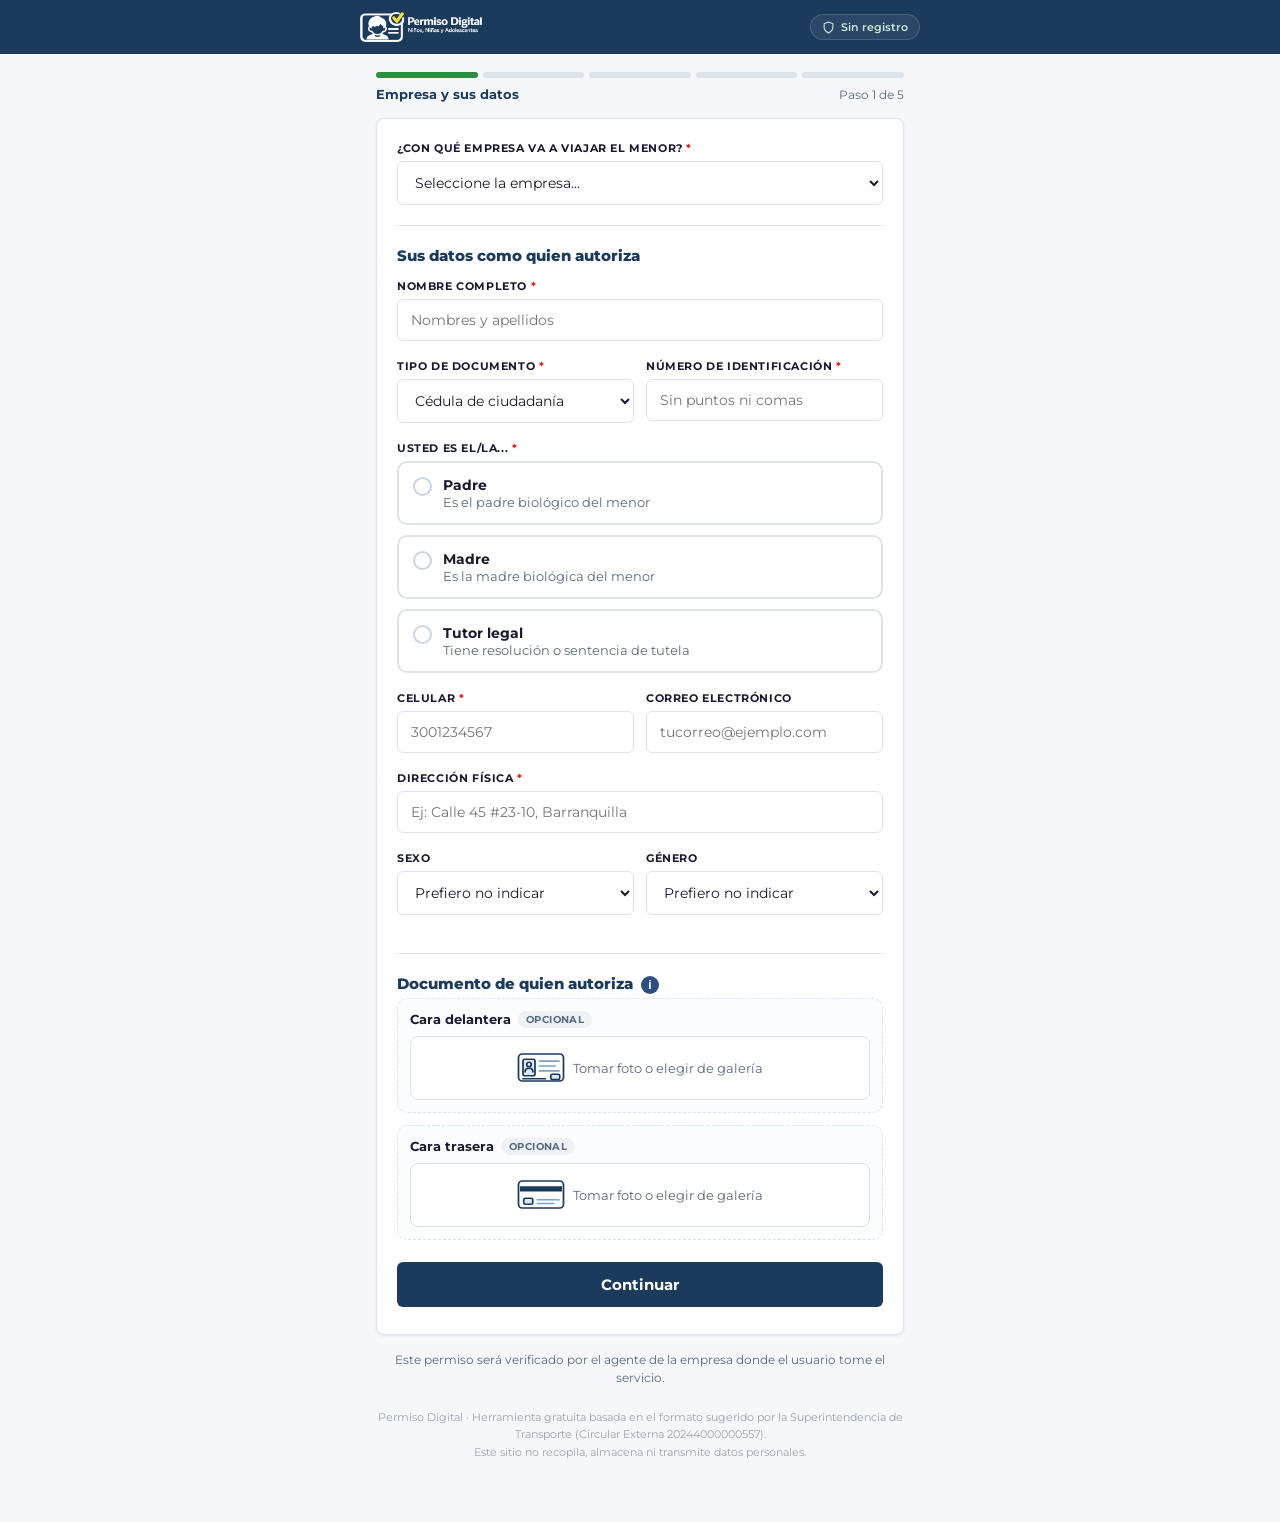
==== crear.html @ c1013749 "Permiso Digital MVP — sitio estático (formulario + PDF en el navegador) Co-Authored-By: Claude Opus " ====
<!DOCTYPE html>
<html lang="es">
<head>
<meta charset="UTF-8">
<meta name="viewport" content="width=device-width, initial-scale=1">
<title>Permiso Digital · Crear permiso de viaje de menor</title>
<link rel="icon" href="assets/favicon-32x32.png">
<link rel="preconnect" href="https://fonts.googleapis.com">
<link rel="preconnect" href="https://fonts.gstatic.com" crossorigin>
<link href="https://fonts.googleapis.com/css2?family=Montserrat:wght@400;500;600;700;800&family=Nunito+Sans:opsz,wght@6..12,400;6..12,600;6..12,700;6..12,800&family=Caveat:wght@500;600;700&display=swap" rel="stylesheet">
<link rel="stylesheet" href="assets/styles.css?v=12">
</head>
<body>

<!-- Banda institucional (simple) -->
<div class="inst-band">
  <div class="in">
    <a class="home" href="index.html"><img class="logo-w" src="assets/logo-navbar-white.png" alt="Permiso Digital"></a>
    <span class="chip">
      <svg viewBox="0 0 24 24" fill="none" stroke="currentColor" stroke-width="2" stroke-linecap="round" stroke-linejoin="round"><path d="M12 22s8-4 8-10V5l-8-3-8 3v7c0 6 8 10 8 10z"/></svg>
      Sin registro
    </span>
  </div>
</div>

<div class="wiz">

  <div class="paso-ind">
    <div class="barra" id="barra"></div>
    <div class="lab"><b id="paso-titulo">Empresa y sus datos</b><span id="paso-conteo">Paso 1 de 6</span></div>
  </div>

  <!-- ============ PASO 1 ============ -->
  <section class="paso card" data-paso="1">
    <div class="field">
      <label class="input-label" for="empresa">¿Con qué empresa va a viajar el menor? <span class="req">*</span></label>
      <select class="input-field" id="empresa">
        <option value="" disabled selected>Seleccione la empresa...</option>
        <option value="generica">Genérica (formato base)</option>
        <option value="copetran">Copetran</option>
        <option value="brasilia">Expreso Brasilia</option>
        <option value="berlinas">Berlinas del Fonce</option>
        <option value="bolivariano">Expreso Bolivariano</option>
        <option value="ochoa">Rápido Ochoa</option>
      </select>
      <div id="empresa-info"></div>
    </div>

    <hr class="divider">
    <div class="field-title">Sus datos como quien autoriza</div>

    <div class="field">
      <label class="input-label">Nombre completo <span class="req">*</span></label>
      <input class="input-field" type="text" data-k="aut.nombre" placeholder="Nombres y apellidos">
    </div>
    <div class="grid-2">
      <div class="field">
        <label class="input-label">Tipo de documento <span class="req">*</span></label>
        <select class="input-field" data-k="aut.tipoDoc">
          <option value="CC">Cédula de ciudadanía</option><option value="CE">Cédula de extranjería</option>
          <option value="PA">Pasaporte</option><option value="PP">Permiso de permanencia</option>
        </select>
      </div>
      <div class="field">
        <label class="input-label">Número de identificación <span class="req">*</span></label>
        <input class="input-field" type="text" inputmode="numeric" data-k="aut.numero" placeholder="Sin puntos ni comas">
      </div>
    </div>
    <div class="field">
      <label class="input-label">Usted es el/la... <span class="req">*</span></label>
      <div class="opt-group" data-opt="aut.calidad">
        <button type="button" class="opt" data-val="PADRE"><span class="dot"></span><span class="ot"><b>Padre</b><span>Es el padre biológico del menor</span></span></button>
        <button type="button" class="opt" data-val="MADRE"><span class="dot"></span><span class="ot"><b>Madre</b><span>Es la madre biológica del menor</span></span></button>
        <button type="button" class="opt" data-val="TUTOR"><span class="dot"></span><span class="ot"><b>Tutor legal</b><span>Tiene resolución o sentencia de tutela</span></span></button>
      </div>
    </div>
    <div class="grid-2">
      <div class="field">
        <label class="input-label">Celular <span class="req">*</span></label>
        <input class="input-field" type="tel" inputmode="numeric" maxlength="10" data-k="aut.celular" placeholder="3001234567">
      </div>
      <div class="field">
        <label class="input-label">Correo electrónico</label>
        <input class="input-field" type="email" inputmode="email" data-k="aut.correo" placeholder="tucorreo@ejemplo.com">
      </div>
    </div>
    <div class="field">
      <label class="input-label">Dirección física <span class="req">*</span></label>
      <input class="input-field" type="text" data-k="aut.direccion" placeholder="Ej: Calle 45 #23-10, Barranquilla">
    </div>
    <div class="grid-2">
      <div class="field">
        <label class="input-label">Sexo</label>
        <select class="input-field" data-k="aut.sexo"><option value="">Prefiero no indicar</option><option>Hombre</option><option>Mujer</option><option>Intersexual</option></select>
      </div>
      <div class="field">
        <label class="input-label">Género</label>
        <select class="input-field" data-k="aut.genero"><option value="">Prefiero no indicar</option><option>Masculino</option><option>Femenino</option><option>Hombre transgénero</option><option>Mujer transgénero</option><option>Persona no binaria</option></select>
      </div>
    </div>

    <hr class="divider">
    <div class="docs-head">
      <span class="t">Documento de quien autoriza</span>
      <span class="info-wrap"><button type="button" class="info-i">i</button>
        <div class="info-pop" hidden>Es <b>opcional</b>. Si adjuntas la foto del documento, sale en el PDF. Al entregar el permiso suelen pedirse los documentos de quien autoriza, del menor y del acompañante, así que tenerlos aquí te ahorra tiempo.</div>
      </span>
    </div>
    <div class="docup" data-doc="aut.frente">
      <div class="dh">Cara delantera <span class="opt-tag">Opcional</span></div>
      <button type="button" class="drop"><span class="drop-ico"></span> Tomar foto o elegir de galería</button><input type="file" accept="image/*" hidden>
      <div class="thumb"></div>
    </div>
    <div class="docup" data-doc="aut.reverso">
      <div class="dh">Cara trasera <span class="opt-tag">Opcional</span></div>
      <button type="button" class="drop"><span class="drop-ico"></span> Tomar foto o elegir de galería</button><input type="file" accept="image/*" hidden>
      <div class="thumb"></div>
    </div>

    <div class="nav-row"><button type="button" class="btn-primary btn-block" data-next>Continuar</button></div>
    <div class="hint err" data-errores></div>
  </section>

  <!-- ============ PASO 2 — Menor ============ -->
  <section class="paso card" data-paso="2" hidden>
    <div class="field">
      <label class="input-label">Nombre completo del menor <span class="req">*</span></label>
      <input class="input-field" type="text" data-k="menor.nombre" placeholder="Nombres y apellidos del menor">
    </div>
    <div class="grid-2">
      <div class="field">
        <label class="input-label">Tipo de documento <span class="req">*</span></label>
        <select class="input-field" data-k="menor.tipoDoc"><option value="RC">Registro civil de nacimiento</option><option value="TI">Tarjeta de identidad</option><option value="OTRO">Otro</option></select>
      </div>
      <div class="field">
        <label class="input-label">Número o serial <span class="req">*</span></label>
        <input class="input-field" type="text" data-k="menor.numero" placeholder="Número o serial">
      </div>
    </div>

    <div class="docs-head">
      <span class="t">Documento del menor</span>
      <span class="info-wrap"><button type="button" class="info-i">i</button>
        <div class="info-pop" hidden>Opcional. Adjunta el documento del menor (registro civil o tarjeta de identidad) para que salga en el PDF; suele pedirse al momento del viaje.</div>
      </span>
    </div>
    <div class="docup" data-doc="menor.frente">
      <div class="dh">Cara delantera <span class="opt-tag">Opcional</span></div>
      <button type="button" class="drop"><span class="drop-ico"></span> Tomar foto o elegir de galería</button><input type="file" accept="image/*" hidden>
      <div class="thumb"></div>
    </div>
    <div class="docup" data-doc="menor.reverso">
      <div class="dh">Cara trasera <span class="opt-tag">Opcional</span></div>
      <button type="button" class="drop"><span class="drop-ico"></span> Tomar foto o elegir de galería</button><input type="file" accept="image/*" hidden>
      <div class="thumb"></div>
    </div>

    <hr class="divider">
    <button type="button" class="chk-line" data-chk="menor.discapacidad">
      <span class="box"><svg viewBox="0 0 24 24" fill="none" stroke="currentColor" stroke-width="3.2" stroke-linecap="round" stroke-linejoin="round"><path d="M4 12l5 6L20 5"/></svg></span>
      El menor tiene alguna discapacidad
    </button>
    <div data-if="menor.discapacidad=SI" hidden>
      <div class="field" style="margin-top:12px">
        <label class="input-label">Tipo de discapacidad</label>
        <select class="input-field" data-k="menor.tipoDiscapacidad"><option value="">Seleccione...</option><option>Física</option><option>Visual</option><option>Cognitiva – intelectual</option><option>Auditiva</option><option>Mental – psicosocial</option><option>Múltiple</option></select>
      </div>
    </div>
    <div style="height:10px"></div>
    <button type="button" class="chk-line" data-chk="menor.etnia">
      <span class="box"><svg viewBox="0 0 24 24" fill="none" stroke="currentColor" stroke-width="3.2" stroke-linecap="round" stroke-linejoin="round"><path d="M4 12l5 6L20 5"/></svg></span>
      El menor pertenece a una comunidad étnica
    </button>
    <div data-if="menor.etnia=SI" hidden>
      <div class="field" style="margin-top:12px">
        <label class="input-label">Tipo de población étnica</label>
        <select class="input-field" data-k="menor.tipoEtnia"><option value="">Seleccione...</option><option>Indígena</option><option>Gitano</option><option>Palenquero</option><option>Raizal</option><option>Otra</option></select>
      </div>
    </div>

    <div class="nav-row"><button type="button" class="btn-secondary" data-prev>Atrás</button><button type="button" class="btn-primary" data-next>Continuar</button></div>
    <div class="hint err" data-errores></div>
  </section>

  <!-- ============ PASO 3 — Viaje ============ -->
  <section class="paso card" data-paso="3" hidden>
    <div class="grid-2">
      <div class="field">
        <label class="input-label">Fecha del viaje <span class="req">*</span></label>
        <input class="input-field" type="date" data-k="viaje.fecha">
      </div>
      <div class="field"></div>
    </div>
    <div class="grid-2">
      <div class="field">
        <label class="input-label">Ciudad de origen <span class="req">*</span></label>
        <div class="combo" data-combo="viaje.origen"><div class="cin"><svg class="pin" viewBox="0 0 24 24" fill="none" stroke="currentColor" stroke-width="1.8"><path d="M21 10c0 7-9 12-9 12s-9-5-9-12a9 9 0 0 1 18 0z"/><circle cx="12" cy="10" r="3"/></svg><input class="input-field" type="text" autocomplete="off" placeholder="Ej: Medellín"></div></div>
      </div>
      <div class="field">
        <label class="input-label">Ciudad de destino <span class="req">*</span></label>
        <div class="combo" data-combo="viaje.destino"><div class="cin"><svg class="pin" viewBox="0 0 24 24" fill="none" stroke="currentColor" stroke-width="1.8"><path d="M21 10c0 7-9 12-9 12s-9-5-9-12a9 9 0 0 1 18 0z"/><circle cx="12" cy="10" r="3"/></svg><input class="input-field" type="text" autocomplete="off" placeholder="Ej: Bogotá D.C."></div></div>
      </div>
    </div>

    <div class="field">
      <label class="input-label">¿El menor viaja acompañado por un adulto? <span class="req">*</span></label>
      <div class="yn" data-yn="viaje.acompanado"><button type="button" data-val="SI">Sí</button><button type="button" data-val="NO">No</button></div>
      <p class="hint">Un adulto distinto al padre, madre o tutor que viaja junto al menor.</p>
    </div>

    <div class="field">
      <label class="input-label" style="display:flex;align-items:center;gap:7px;line-height:1.4;">
        ¿Habrá una persona autorizada para recibir al menor en la terminal de destino? <span class="req">*</span>
        <span class="info-wrap"><button type="button" class="info-i">i</button>
          <div class="info-pop" hidden>La empresa <b>no ofrece servicio de recogida</b>. Al llegar al destino, entrega al menor <b>únicamente a la persona que registres aquí</b>, tras verificar su documento, y no se responsabiliza del menor una vez entregado. Esa persona la designa la familia. Si nadie lo recibirá en la terminal, deja "No".</div>
        </span>
      </label>
      <div class="yn" data-yn="viaje.recogido"><button type="button" data-val="SI">Sí</button><button type="button" data-val="NO">No</button></div>
    </div>

    <div class="nav-row"><button type="button" class="btn-secondary" data-prev>Atrás</button><button type="button" class="btn-primary" data-next>Continuar</button></div>
    <div class="hint err" data-errores></div>
  </section>

  <!-- ============ PASO 4 — Acompañante y receptor ============ -->
  <section class="paso card" data-paso="4" hidden>
    <div data-if="viaje.acompanado=SI" hidden>
      <div class="field-title">Persona autorizada para viajar con el menor</div>
      <div class="field">
        <label class="input-label">Nombre completo <span class="req">*</span></label>
        <input class="input-field" type="text" data-k="acomp.nombre" placeholder="Nombres y apellidos">
      </div>
      <div class="grid-2">
        <div class="field">
          <label class="input-label">Tipo de documento</label>
          <select class="input-field" data-k="acomp.tipoDoc"><option value="CC">Cédula de ciudadanía</option><option value="CE">Cédula de extranjería</option><option value="PA">Pasaporte</option><option value="PP">Permiso de permanencia</option></select>
        </div>
        <div class="field">
          <label class="input-label">Número de identificación</label>
          <input class="input-field" type="text" data-k="acomp.numero">
        </div>
      </div>
      <div class="docs-head"><span class="t">Documento del acompañante</span>
        <span class="info-wrap"><button type="button" class="info-i">i</button><div class="info-pop" hidden>Opcional. Con una sola cara del documento es suficiente. Sale en el PDF.</div></span>
      </div>
      <div class="docup" data-doc="acomp.doc">
        <div class="dh">Documento (una cara) <span class="opt-tag">Opcional</span></div>
        <button type="button" class="drop"><span class="drop-ico"></span> Tomar foto o elegir de galería</button><input type="file" accept="image/*" hidden>
        <div class="thumb"></div>
      </div>
      <hr class="divider">
    </div>

    <div data-if="viaje.recogido=SI" hidden>
      <div class="field-title">Persona autorizada para recoger al menor</div>
      <div class="field">
        <label class="input-label">Nombre completo <span class="req">*</span></label>
        <input class="input-field" type="text" data-k="rec.nombre" placeholder="Nombres y apellidos">
      </div>
      <div class="grid-2">
        <div class="field">
          <label class="input-label">Tipo de documento</label>
          <select class="input-field" data-k="rec.tipoDoc"><option value="CC">Cédula de ciudadanía</option><option value="CE">Cédula de extranjería</option><option value="PA">Pasaporte</option><option value="PP">Permiso de permanencia</option></select>
        </div>
        <div class="field">
          <label class="input-label">Número de identificación</label>
          <input class="input-field" type="text" data-k="rec.numero">
        </div>
      </div>
      <div class="grid-2">
        <div class="field"><label class="input-label">Número telefónico</label><input class="input-field" type="tel" inputmode="numeric" data-k="rec.celular"></div>
        <div class="field"><label class="input-label">Correo electrónico</label><input class="input-field" type="email" data-k="rec.correo"></div>
      </div>
      <div class="field"><label class="input-label">Dirección física</label><input class="input-field" type="text" data-k="rec.direccion"></div>
    </div>

    <div id="paso4-vacio" class="alerta-info" hidden>
      <svg viewBox="0 0 24 24" fill="none" stroke="currentColor" stroke-width="2" stroke-linecap="round" stroke-linejoin="round"><circle cx="12" cy="12" r="10"/><path d="M12 16v-4M12 8h.01"/></svg>
      <div>El menor viaja solo y sin persona que lo reciba en la terminal. No se requieren datos adicionales; puedes continuar.</div>
    </div>

    <div class="nav-row"><button type="button" class="btn-secondary" data-prev>Atrás</button><button type="button" class="btn-primary" data-next>Continuar</button></div>
    <div class="hint err" data-errores></div>
  </section>

  <!-- ============ PASO 5 — Firma ============ -->
  <section class="paso card" data-paso="5" hidden>
    <div class="field">
      <label class="input-label">Firma de quien autoriza <span class="req">*</span></label>
      <p class="hint" style="margin-top:0;margin-bottom:8px">Firme con el dedo (celular) o con el mouse. Aparecerá en el permiso.</p>
      <div class="firma-wrap" id="firma-wrap">
        <canvas id="firma-canvas"></canvas>
        <div class="firma-base"></div>
        <div class="firma-ph" id="firma-ph">
          <svg viewBox="0 0 24 24" fill="none" stroke="currentColor" stroke-width="1.7" stroke-linecap="round" stroke-linejoin="round"><path d="M3 21s3-1 6-4 6-9 4-11-6 3-4 8 5 4 8 3 3-3 3-3"/></svg>
          Firme aquí
        </div>
        <button type="button" class="firma-clear" id="firma-clear">Borrar</button>
      </div>
      <div class="firma-aviso">
        <svg viewBox="0 0 24 24" fill="currentColor"><path d="M12 2L1 21h22L12 2zm0 6l6.5 11h-13L12 8zm-1 4v3h2v-3h-2zm0 4v2h2v-2h-2z"/></svg>
        <div><b>Importante — lea antes de firmar.</b> Con su firma usted autoriza el viaje de un <b>menor de edad</b> y declara, bajo su responsabilidad, que los datos son veraces y que actúa en la calidad indicada (padre, madre o tutor legal). Esta firma tiene <b>validez legal</b> como firma electrónica (Decreto 2364 de 2012) y respalda la autorización conforme a la Ley 1098 de 2006. Firmar con información falsa o sin tener la facultad legal puede acarrear responsabilidad civil y penal.</div>
      </div>
    </div>
    <div class="nav-row"><button type="button" class="btn-secondary" data-prev>Atrás</button><button type="button" class="btn-primary" data-next>Continuar</button></div>
    <div class="hint err" data-errores></div>
  </section>

  <!-- ============ PASO 6 — Resumen ============ -->
  <section class="paso card" data-paso="6" hidden>
    <div class="field-title">Revise y descargue</div>
    <div id="resumen"></div>
    <div class="alerta-aviso" style="border-left:4px solid var(--orange,#D5703E);">
      <div><b style="color:var(--orange,#D5703E);">Declaración.</b> Al generar este permiso declaro que la información aquí registrada es <b>verídica</b>. Este permiso será verificado por el agente de la empresa transportadora al momento de tomar el servicio.</div>
    </div>
    <div class="alerta-exito">
      <img class="noguarda-ico" src="assets/no-guarda2.png?v=6" alt="No se guardan datos">
      <div>Al descargar, el permiso se genera <b>en tu dispositivo</b> como PDF. No se envía ni se almacena nada.</div>
    </div>
    <div class="nav-row">
      <button type="button" class="btn-secondary" data-prev>Atrás</button>
      <button type="button" class="btn-primary" id="btn-pdf">Descargar permiso en PDF</button>
    </div>
  </section>

  <p class="disclaimer" id="disclaimer">Este permiso será verificado por el agente de la empresa donde el usuario tome el servicio.</p>
  <div class="wiz-foot">
    Permiso Digital · Herramienta gratuita basada en el formato sugerido por la Superintendencia de Transporte (Circular Externa 20244000000557).<br>
    Este sitio no recopila, almacena ni transmite datos personales.
  </div>
</div>

<!-- ============ FORMATO OFICIAL (plantilla de salida, oculta) ============ -->
<div id="salida-wrap" aria-hidden="true">
  <div class="page" id="formato">
    <h1>AUTORIZACIÓN DE VIAJE PARA NIÑOS, NIÑAS Y ADOLESCENTES</h1>
    <p class="subtitle">No acompañados o que se desplacen en compañía de un adulto que no sea su padre, madre o tutor legal.</p>
    <div class="card">
      <div class="band">Datos del niño, niña o adolescente</div>
      <div class="body" data-sec="menor">
        <div class="field-row"><span>Nombre completo</span><input type="text"></div>
        <div class="label-bold">Tipo de documento</div>
        <div class="grid2">
          <div class="cb"><input type="checkbox"><label>Registro civil de nacimiento</label></div>
          <div class="cb-fill"><input type="checkbox"><label>Otro:</label><input type="text" class="cb-line"></div>
          <div class="cb"><input type="checkbox"><label>Tarjeta de identidad</label></div>
          <div class="cb-fill"><label>Número de identificación o serial</label><input type="text" class="cb-line"></div>
        </div>
        <div class="hr"></div>
        <div class="q-orange">¿El menor de edad se encuentra en situación de discapacidad?</div>
        <div class="grid2" style="max-width:280px;">
          <div class="cb"><input type="checkbox"><label>Sí</label></div>
          <div class="cb"><input type="checkbox"><label>No</label></div>
        </div>
        <div class="label-bold">Tipo de discapacidad</div>
        <div class="grid2">
          <div class="cb"><input type="checkbox"><label>Física</label></div>
          <div class="cb"><input type="checkbox"><label>Visual</label></div>
          <div class="cb"><input type="checkbox"><label>Cognitiva – intelectual</label></div>
          <div class="cb"><input type="checkbox"><label>Auditiva</label></div>
          <div class="cb"><input type="checkbox"><label>Mental – psicosocial</label></div>
          <div class="cb"><input type="checkbox"><label>Múltiple</label></div>
        </div>
        <div class="hr"></div>
        <div class="q-orange">¿Pertenece a alguna comunidad étnica?</div>
        <div class="grid2" style="max-width:280px;">
          <div class="cb"><input type="checkbox"><label>Sí</label></div>
          <div class="cb"><input type="checkbox"><label>No</label></div>
        </div>
        <div class="label-bold">Tipo de población étnica pertenece</div>
        <div class="grid2">
          <div class="cb"><input type="checkbox"><label>Indígena</label></div>
          <div class="cb"><input type="checkbox"><label>Gitano</label></div>
          <div class="cb"><input type="checkbox"><label>Palenquero</label></div>
          <div class="cb-fill"><input type="checkbox"><label>Otra</label><input type="text" class="cb-line"></div>
          <div class="cb"><input type="checkbox"><label>Raizal</label></div>
          <div></div>
        </div>
      </div>

      <div class="band">Datos de quien otorga el permiso</div>
      <div class="body" data-sec="autoriza">
        <div class="field-row"><span>Nombre completo</span><input type="text"></div>
        <div class="label-bold">Tipo de documento</div>
        <div class="grid2">
          <div class="cb"><input type="checkbox"><label>Cédula de ciudadanía</label></div>
          <div class="cb"><input type="checkbox"><label>Pasaporte</label></div>
          <div class="cb"><input type="checkbox"><label>Cédula de extranjería</label></div>
          <div class="cb"><input type="checkbox"><label>Otro</label></div>
          <div class="cb"><input type="checkbox"><label>Permiso de permanencia</label></div>
          <div class="cb-fill"><label>Número de identificación</label><input type="text" class="cb-line"></div>
        </div>
        <div class="hr"></div>
        <div class="q-orange">Calidad en que actúa (tipo de parentesco o tutoría legal)</div>
        <div class="grid2">
          <div class="stack">
            <div class="cb"><input type="checkbox"><label>Padre</label></div>
            <div class="cb"><input type="checkbox"><label>Madre</label></div>
            <div class="cb"><input type="checkbox"><label>Tutor legal</label></div>
          </div>
          <div class="stack">
            <div class="field-row"><span>Número telefónico</span><input type="text"></div>
            <div class="field-row"><span>Correo electrónico</span><input type="text"></div>
            <div class="field-row"><span>Dirección física</span><input type="text"></div>
          </div>
        </div>
        <div class="hr"></div>
        <div class="three-block">
          <div>
            <div class="q-orange">Sexo</div>
            <div class="stack">
              <div class="cb"><input type="checkbox"><label>Hombre</label></div>
              <div class="cb"><input type="checkbox"><label>Mujer</label></div>
              <div class="cb"><input type="checkbox"><label>Intersexual</label></div>
              <div class="cb-fill"><input type="checkbox"><label>Otro</label><input type="text" class="cb-line"></div>
            </div>
          </div>
          <div>
            <div class="q-orange">Género</div>
            <div class="stack">
              <div class="cb"><input type="checkbox"><label>Masculino</label></div>
              <div class="cb"><input type="checkbox"><label>Femenino</label></div>
              <div class="cb"><input type="checkbox"><label>Hombre transgénero</label></div>
              <div class="cb"><input type="checkbox"><label>Mujer transgénero</label></div>
            </div>
          </div>
          <div>
            <div class="q-orange">&nbsp;</div>
            <div class="stack">
              <div class="cb"><input type="checkbox"><label>Persona no binaria</label></div>
              <div class="cb"><input type="checkbox"><label>Prefiero no decir</label></div>
              <div class="cb-fill"><input type="checkbox"><label>Otro</label><input type="text" class="cb-line"></div>
            </div>
          </div>
        </div>
      </div>

      <div class="band">Datos de la persona autorizada para viajar con el menor de edad</div>
      <div class="body" data-sec="viajar">
        <p class="note-text">Campo exclusivo para autorizaciones de viaje de niños, niñas o adolescentes acompañados por un adulto diferente al padre, madre o tutor legal.</p>
        <div class="field-row"><span>Nombre completo</span><input type="text"></div>
        <div class="label-bold">Tipo de documento</div>
        <div class="grid2">
          <div class="cb"><input type="checkbox"><label>Cédula de ciudadanía</label></div>
          <div class="cb"><input type="checkbox"><label>Pasaporte</label></div>
          <div class="cb"><input type="checkbox"><label>Cédula de extranjería</label></div>
          <div class="cb"><input type="checkbox"><label>Otro</label></div>
          <div class="cb"><input type="checkbox"><label>Permiso de permanencia</label></div>
          <div class="cb-fill"><label>Número de identificación</label><input type="text" class="cb-line"></div>
        </div>
      </div>

      <div class="band">Datos del viaje</div>
      <div class="body" data-sec="viaje">
        <div class="three-block">
          <div class="field-row"><span>Fecha del viaje</span><input type="text"></div>
          <div class="field-row"><span>Origen</span><input type="text"></div>
          <div class="field-row"><span>Destino</span><input type="text"></div>
        </div>
      </div>

      <div class="band">Datos de la persona autorizada para recoger al menor de edad</div>
      <div class="body" data-sec="recoger">
        <div class="field-row"><span>Nombre completo</span><input type="text"></div>
        <div class="label-bold">Tipo de documento</div>
        <div class="grid2">
          <div class="cb"><input type="checkbox"><label>Cédula de ciudadanía</label></div>
          <div class="cb"><input type="checkbox"><label>Pasaporte</label></div>
          <div class="cb"><input type="checkbox"><label>Cédula de extranjería</label></div>
          <div class="cb"><input type="checkbox"><label>Otro</label></div>
          <div class="cb"><input type="checkbox"><label>Permiso de permanencia</label></div>
          <div class="cb-fill"><label>Número de identificación</label><input type="text" class="cb-line"></div>
        </div>
        <div class="two-block" style="margin-top:2px;">
          <div class="field-row"><span>Número telefónico</span><input type="text"></div>
          <div class="field-row"><span>Correo electrónico</span><input type="text"></div>
        </div>
        <div class="field-row"><span>Dirección física</span><input type="text"></div>
      </div>

      <div class="band">Manifestación expresa de autorización del viaje de la niña, niño o adolescente</div>
      <div class="body">
        <div class="manifest-grid">
          <div class="manifest-lines"><input type="text"><input type="text"><input type="text"></div>
          <div class="firma-block firma-manifest">
            <div class="firma-area" id="salida-firma"></div>
            <span class="firma-label">Firma de quien autoriza</span>
          </div>
        </div>
        <div class="anexos">
          <span class="a-title">Anexos:</span>
          <div>1. Copia del documento que pruebe el parentesco. 2. Copia del documento de identidad del mayor de edad al que se autoriza.</div>
          <ul><li>Registro civil de nacimiento</li><li>Sentencia Judicial</li></ul>
        </div>
      </div>

      <div class="band">Constancia de entrega del menor de edad a la persona autorizada</div>
      <div class="body">
        <p class="constancia-text">Una vez verificada la identidad de la persona autorizada para recibir el menor de edad en el lugar de destino, se le hace entrega formal, quién deja constancia de la recepción del niño, niña o adolescente con su firma.</p>
        <div class="firma-row"><div class="firma-block"><div class="firma-area"></div><span class="firma-label">Firma de quien recibe</span></div></div>
      </div>
    </div>
    <div class="watermark" id="watermark"></div>
  </div>
</div>

<!-- Panel: cámara o galería -->
<div class="sheet-ov" id="sheet-ov" hidden></div>
<div class="sheet" id="doc-sheet" hidden role="dialog" aria-label="Agregar documento">
  <div class="sheet-grab"></div>
  <p class="sheet-title">Agregar documento</p>
  <div class="sheet-box">
    <button type="button" class="sheet-opt" data-cap="cam">
      <svg viewBox="0 0 24 24" fill="none" stroke="currentColor" stroke-width="1.8" stroke-linecap="round" stroke-linejoin="round"><path d="M23 19a2 2 0 0 1-2 2H3a2 2 0 0 1-2-2V8a2 2 0 0 1 2-2h4l2-3h6l2 3h4a2 2 0 0 1 2 2z"/><circle cx="12" cy="13" r="4"/></svg>
      <span class="ot"><b>Tomar foto</b><small>Abrir la cámara ahora</small></span>
      <svg class="chev" viewBox="0 0 24 24" fill="none" stroke="currentColor" stroke-width="2" stroke-linecap="round" stroke-linejoin="round"><path d="M9 6l6 6-6 6"/></svg>
    </button>
    <div class="sheet-sep"></div>
    <button type="button" class="sheet-opt" data-cap="gal">
      <svg viewBox="0 0 24 24" fill="none" stroke="currentColor" stroke-width="1.8" stroke-linecap="round" stroke-linejoin="round"><rect x="3" y="3" width="18" height="18" rx="2"/><circle cx="8.5" cy="8.5" r="1.6"/><path d="M21 15l-5-5L5 21"/></svg>
      <span class="ot"><b>Elegir de galería</b><small>Fotos de tu dispositivo</small></span>
      <svg class="chev" viewBox="0 0 24 24" fill="none" stroke="currentColor" stroke-width="2" stroke-linecap="round" stroke-linejoin="round"><path d="M9 6l6 6-6 6"/></svg>
    </button>
  </div>
  <button type="button" class="sheet-cancel" id="sheet-cancel">Cancelar</button>
</div>

<!-- Cámara en la página -->
<div class="cam-modal" id="cam-modal" hidden>
  <div class="cam-top"><span>Documento — tomar foto</span><button type="button" id="cam-close" aria-label="Cerrar">&#10005;</button></div>
  <div class="cam-stage">
    <video id="cam-video" autoplay playsinline muted></video>
    <div class="cam-guide"></div>
    <p class="cam-hint">Ubica el documento dentro del marco, con buena luz y sin reflejos. Verifica que el texto se lea con claridad antes de capturar.</p>
    <div class="cam-err" id="cam-err" hidden></div>
  </div>
  <div class="cam-bottom"><button type="button" class="cam-shot" id="cam-shot" aria-label="Capturar foto"></button></div>
</div>

<script src="vendor/html2canvas.min.js"></script>
<script src="vendor/jspdf.umd.min.js"></script>
<script src="assets/ciudades.js"></script>
<script src="assets/logo-wm.js"></script>
<script src="assets/app.js?v=15"></script>
</body>
</html>
---- assets/styles.css ----
:root{--marino-50:#f0f4f9;--marino-100:#dae3ef;--marino-200:#bacce1;--marino-500:#3a6497;--marino-600:#2d4f7d;--marino-700:#1b3a5c;--marino-800:#172f4a;--verde-50:#f0faf1;--verde-100:#d9f2dc;--verde-300:#7ecf8a;--verde-500:#2d8c3e;--verde-700:#1d5928;--gob-fondo:#f5f7fa;--gob-borde:#dde3ea;--gob-texto:#1a1a2e;--gob-suave:#5a6a7d;--blue-50:#eff6ff;--blue-200:#bfdbfe;--blue-800:#1e40af;--amber-50:#fffbeb;--amber-200:#fde68a;--amber-800:#92400e;--red-500:#dc2626;--peach:#F9EAE2;--band:#DF916B;--orange:#D5703E;--text:#575756;--dark:#454545;--line:#3a3a3a;--cb:#828282;--divider:#ECD8CC;--ink:#1c356b;}*{box-sizing:border-box;-webkit-print-color-adjust:exact;print-color-adjust:exact;}html,body{margin:0;padding:0;background:var(--gob-fondo);color:var(--gob-texto);font-family:'Montserrat',Arial,Helvetica,sans-serif;-webkit-font-smoothing:antialiased;}.inst-band{background:var(--marino-700);color:#fff;padding:12px 16px;}.inst-band .in{max-width:560px;margin:0 auto;display:flex;align-items:center;gap:10px;}.inst-band .logo{height:30px;width:auto;}.inst-band .ti{font-weight:700;font-size:15px;line-height:1.1;}.inst-band .ti small{display:block;font-weight:500;font-size:11px;color:#bacce1;}.inst-band .priv{margin-left:auto;display:inline-flex;align-items:center;gap:6px;font-size:11px;font-weight:600;color:#cfe6d6;}.inst-band .priv svg{width:14px;height:14px;}.wiz{max-width:560px;margin:0 auto;padding:18px 16px 60px;}.paso-ind{margin-bottom:16px;}.paso-ind .barra{display:flex;gap:5px;margin-bottom:8px;}.paso-ind .seg{flex:1;height:6px;border-radius:99px;background:var(--gob-borde);transition:background .2s;}.paso-ind .seg.on{background:var(--verde-500);}.paso-ind .lab{display:flex;justify-content:space-between;align-items:center;font-size:12px;color:var(--gob-suave);}.paso-ind .lab b{color:var(--marino-700);font-size:13px;}.card{background:#fff;border:1px solid var(--gob-borde);border-radius:8px;box-shadow:0 1px 3px rgba(0,0,0,.07),0 1px 2px -1px rgba(0,0,0,.04);padding:22px 20px;}.input-label{display:block;font-size:11px;font-weight:700;color:var(--gob-texto);text-transform:uppercase;letter-spacing:.6px;margin-bottom:6px;}.req{color:var(--red-500);}.input-field{width:100%;padding:11px 13px;border-radius:6px;border:1px solid var(--gob-borde);background:#fff;color:var(--gob-texto);font-size:14px;font-family:inherit;transition:border-color .15s;}.input-field:focus{outline:none;border-color:var(--marino-500);box-shadow:0 0 0 3px var(--marino-100);}select.input-field{cursor:pointer;}.hint{font-size:12px;color:var(--gob-suave);margin-top:5px;line-height:1.4;}.hint.err{color:var(--red-500);}.field{margin-bottom:18px;}.grid-2{display:grid;grid-template-columns:1fr 1fr;gap:12px;}.field-title{font-size:15px;font-weight:800;color:var(--marino-700);margin:2px 0 14px;}.divider{border:none;border-top:1px solid var(--gob-borde);margin:20px 0;}.btn-primary{display:inline-flex;align-items:center;justify-content:center;gap:8px;background:var(--marino-700);color:#fff;font-weight:700;border:none;cursor:pointer;padding:13px 20px;border-radius:6px;font-size:15px;font-family:inherit;transition:background .15s,transform .16s;}.btn-primary:hover{background:var(--marino-800);}.btn-primary:active{transform:scale(.98);}.btn-primary:disabled{opacity:.5;cursor:not-allowed;}.btn-secondary{display:inline-flex;align-items:center;justify-content:center;gap:6px;background:#fff;color:var(--marino-700);font-weight:700;border:1px solid var(--marino-200);cursor:pointer;padding:13px 18px;border-radius:6px;font-size:15px;font-family:inherit;transition:background .15s;}.btn-secondary:hover{background:var(--gob-fondo);}.btn-block{width:100%;}.nav-row{display:flex;gap:10px;margin-top:22px;}.nav-row .btn-secondary{flex:none;}.nav-row .btn-primary{flex:1;}.opt-group{display:grid;gap:10px;margin-top:4px;}.opt-group.row{grid-template-columns:1fr 1fr;}.opt{display:flex;align-items:flex-start;gap:11px;padding:13px 14px;border:2px solid var(--gob-borde);border-radius:10px;background:#fff;cursor:pointer;text-align:left;transition:border-color .15s,background .15s;font-family:inherit;}.opt:hover{border-color:var(--verde-300);}.opt.sel{border-color:var(--verde-500);background:var(--verde-50);}.opt .dot{width:19px;height:19px;margin-top:1px;border-radius:50%;border:2px solid #cbd5e1;flex:none;display:flex;align-items:center;justify-content:center;}.opt.sel .dot{border-color:var(--verde-500);}.opt.sel .dot::after{content:'';width:10px;height:10px;border-radius:50%;background:var(--verde-500);}.opt .ot b{display:block;font-size:14px;color:var(--gob-texto);font-weight:700;}.opt .ot span{display:block;font-size:12.5px;color:var(--gob-suave);margin-top:1px;}.alerta-info{display:flex;gap:10px;padding:13px 14px;border-radius:6px;background:var(--blue-50);border:1px solid var(--blue-200);color:var(--blue-800);font-size:13px;line-height:1.45;margin-top:12px;}.alerta-info svg{width:18px;height:18px;flex:none;margin-top:1px;}.alerta-aviso{display:flex;gap:10px;padding:13px 14px;border-radius:6px;background:var(--amber-50);border:1px solid var(--amber-200);color:var(--amber-800);font-size:13px;line-height:1.45;margin-top:12px;}.alerta-exito{display:flex;gap:10px;padding:13px 14px;border-radius:6px;background:var(--verde-50);border:1px solid var(--verde-100);color:var(--verde-700);font-size:13px;line-height:1.45;}.doc-slot{border:1.5px dashed var(--gob-borde);border-radius:10px;padding:12px;background:#fbfcfe;margin-bottom:12px;}.doc-slot b{font-size:13px;color:var(--gob-texto);}.doc-slot .tag{display:inline-block;font-size:10.5px;font-weight:700;color:var(--gob-suave);background:#eef2f7;border-radius:99px;padding:2px 8px;margin-left:6px;text-transform:uppercase;letter-spacing:.4px;}.doc-slot input[type=file]{display:block;margin-top:8px;font-size:12.5px;}.doc-slot .thumb img{margin-top:8px;max-width:100%;max-height:130px;border-radius:6px;border:1px solid var(--gob-borde);}.firma-wrap{border:2px solid var(--gob-borde);border-radius:12px;background:#fff;position:relative;height:180px;overflow:hidden;}.firma-wrap.active{border-color:var(--verde-300);}#firma-canvas{width:100%;height:100%;touch-action:none;cursor:crosshair;display:block;}.firma-ph{position:absolute;inset:0;display:flex;flex-direction:column;align-items:center;justify-content:center;color:#b9c2cd;font-size:13px;pointer-events:none;gap:6px;}.firma-ph svg{width:26px;height:26px;}.firma-base{position:absolute;left:8%;right:8%;bottom:34px;border-bottom:1.5px solid #cbd5e1;}.firma-clear{position:absolute;top:8px;right:8px;font-size:12px;color:var(--gob-suave);background:#fff;border:1px solid var(--gob-borde);border-radius:6px;padding:4px 10px;cursor:pointer;}.res-group{border:1px solid var(--gob-borde);border-radius:10px;padding:12px 14px;margin-bottom:12px;}.res-group h4{margin:0 0 8px;font-size:11px;text-transform:uppercase;letter-spacing:.6px;color:var(--gob-suave);}.res-row{display:flex;justify-content:space-between;gap:12px;font-size:13.5px;padding:3px 0;}.res-row .k{color:var(--gob-suave);}.res-row .v{color:var(--gob-texto);font-weight:600;text-align:right;}.disclaimer{text-align:center;font-size:12px;color:var(--gob-suave);margin-top:16px;line-height:1.5;padding:0 8px;}.wiz-foot{text-align:center;font-size:11px;color:#9aa4b0;margin-top:22px;line-height:1.6;}#salida-wrap{position:fixed;left:-99999px;top:0;width:820px;}.page{width:820px;margin:0;padding:8px 26px 10px;background:var(--peach);position:relative;overflow:hidden;font-family:'Nunito Sans',Arial,sans-serif;color:var(--text);}.page h1{font-size:19px;margin:0 0 1px;font-weight:800;color:var(--dark);line-height:1.12;letter-spacing:.2px;text-align:center;}.page .subtitle{font-size:11px;margin:0 0 5px;color:var(--dark);line-height:1.2;text-align:center;}.page .card{background:#fff;border:2.5px solid var(--band);border-radius:16px;overflow:hidden;box-shadow:none;padding:0;}.band{background:var(--band);color:#fff;text-align:center;font-weight:700;font-size:11px;text-transform:uppercase;padding:2px 10px;line-height:1.25;letter-spacing:.2px;}.body{padding:3px 18px 4px;}.hr{border-top:1px solid var(--divider);margin:2px 0;}.field-row{display:flex;align-items:baseline;gap:5px;font-size:11px;line-height:1.0;height:16px;}.field-row>span{white-space:nowrap;}.field-row input[type=text]{flex:1;border:none;border-bottom:1px solid var(--line);background:transparent;padding:0 3px;appearance:none;height:16px;margin:0;}.field-row input[type=text],.cb-line,.manifest-lines input[type=text],.filled-text{font-family:'Caveat',cursive;color:var(--ink);font-size:19px;line-height:19px;}.label-bold{font-weight:700;font-size:11px;margin:2px 0 1px;color:var(--dark);line-height:1.15;}.q-orange{font-weight:700;font-size:11px;margin:3px 0 1px;color:var(--orange);line-height:1.15;}.grid2{display:grid;grid-template-columns:1fr 1fr;column-gap:20px;row-gap:0;margin-bottom:1px;}.three-block{display:grid;grid-template-columns:1fr 1fr 1fr;column-gap:16px;}.two-block{display:grid;grid-template-columns:1fr 1fr;column-gap:28px;}.cb{display:flex;align-items:center;gap:6px;font-size:11px;white-space:nowrap;line-height:1.0;height:14px;}.cb input[type=checkbox],.cb-fill input[type=checkbox]{appearance:none;width:12px;height:12px;margin:0;padding:0;border:1.3px solid var(--cb);background:#fff;flex:none;border-radius:2px;}.cb input[type=checkbox]:checked,.cb-fill input[type=checkbox]:checked{border-color:var(--ink);background:#fff url("data:image/svg+xml,%3Csvg xmlns='http://www.w3.org/2000/svg' viewBox='0 0 24 24' fill='none' stroke='%231c356b' stroke-width='3.4' stroke-linecap='round' stroke-linejoin='round'%3E%3Cpath d='M4 12l5 6L20 5'/%3E%3C/svg%3E") center/10px no-repeat;}.cb-fill{display:flex;align-items:baseline;gap:6px;font-size:11px;line-height:1.0;height:16px;}.cb-line{appearance:none;border:none;border-bottom:1px solid var(--line);background:transparent;flex:1;min-width:30px;padding:0 2px;height:16px;margin:0;}.stack .cb{margin-bottom:0;}.note-text{font-size:10px;margin:1px 0 2px;line-height:1.25;}.manifest-grid{display:grid;grid-template-columns:1.05fr 0.95fr;column-gap:26px;align-items:end;}.manifest-lines{display:flex;flex-direction:column;gap:6px;margin:3px 0 2px;}.manifest-lines input[type=text]{width:100%;border:none;border-bottom:1px solid var(--line);background:transparent;font-size:11px;padding:1px 4px;color:var(--dark);}.firma-row{display:flex;justify-content:flex-end;margin-top:4px;}.firma-block{width:280px;text-align:center;}.firma-manifest{width:100%;}.firma-area{height:28px;border-bottom:1px solid var(--line);display:flex;align-items:flex-end;justify-content:center;}.firma-manifest .firma-area{height:64px;padding:0;}.firma-manifest .firma-area img{max-height:100%;max-width:100%;}.firma-label{display:block;font-size:11px;color:var(--text);margin-top:2px;}.anexos{font-size:10px;margin:4px 0 1px;line-height:1.25;}.anexos .a-title{color:var(--orange);font-weight:700;}.anexos ul{margin:1px 0 0 18px;padding:0;}.constancia-text{font-size:10px;margin:0 0 4px;line-height:1.3;}.extra-body .field-row{height:18px;margin-bottom:3px;}.pdf-clone{position:fixed;left:-99999px;top:0;}.filled-text{display:inline-block;}.cbx{display:inline-block;width:12px;height:12px;border:1.3px solid var(--ink);border-radius:2px;vertical-align:middle;flex:none;background:#fff url("data:image/svg+xml,%3Csvg xmlns='http://www.w3.org/2000/svg' viewBox='0 0 24 24' fill='none' stroke='%231c356b' stroke-width='3.4' stroke-linecap='round' stroke-linejoin='round'%3E%3Cpath d='M4 12l5 6L20 5'/%3E%3C/svg%3E") center/10px no-repeat;}.cbx-empty{display:inline-block;width:12px;height:12px;border:1.3px solid var(--cb);border-radius:2px;vertical-align:middle;flex:none;background:#fff;}.previsual{overflow-x:auto;border:1px solid var(--gob-borde);border-radius:10px;margin-top:14px;background:var(--peach);}.previsual .page{transform-origin:top left;}.inst-band .in a.home{display:flex;align-items:center;gap:9px;color:inherit;text-decoration:none;}.inst-band .logo-w{height:30px;width:auto;}.inst-band .chip{margin-left:auto;display:inline-flex;align-items:center;gap:6px;font-size:11px;font-weight:600;color:#cfe6d6;background:rgba(255,255,255,.07);border:1px solid rgba(255,255,255,.14);border-radius:99px;padding:5px 11px;}.inst-band .chip svg{width:13px;height:13px;}.pol-link{color:var(--blue-800);text-decoration:underline;font-weight:700;white-space:nowrap;}.chk-line{display:flex;align-items:center;gap:12px;padding:9px 2px;border:none;background:none;cursor:pointer;font-size:14px;color:var(--gob-texto);font-weight:500;text-align:left;width:100%;font-family:inherit;}.chk-line .box{width:22px;height:22px;border-radius:5px;border:2px solid #b8c2cf;flex:none;display:flex;align-items:center;justify-content:center;background:#fff;transition:border-color .15s,background .15s;}.chk-line.on .box{border-color:var(--verde-500);background:var(--verde-500);}.chk-line .box svg{width:14px;height:14px;color:#fff;opacity:0;}.chk-line.on .box svg{opacity:1;}.firma-aviso{display:flex;gap:9px;margin-top:12px;padding:12px 13px;background:var(--amber-50);border:1px solid var(--amber-200);border-radius:8px;font-size:12.5px;line-height:1.55;color:var(--amber-800);}.firma-aviso svg{width:17px;height:17px;flex:none;margin-top:1px;}.firma-aviso b{font-weight:800;}.yn{display:flex;gap:8px;}.yn button{flex:1;padding:11px;border:2px solid var(--gob-borde);border-radius:10px;background:#fff;cursor:pointer;font-family:inherit;font-size:14px;font-weight:700;color:var(--gob-suave);transition:border-color .15s,background .15s,color .15s;}.yn button:hover{border-color:var(--verde-300);}.yn button.on{border-color:var(--verde-500);background:var(--verde-50);color:var(--verde-700);}.info-i{display:inline-flex;align-items:center;justify-content:center;width:18px;height:18px;border-radius:50%;background:var(--marino-600);color:#fff;font-size:12px;font-weight:800;font-style:normal;cursor:pointer;border:none;flex:none;line-height:1;vertical-align:middle;}.info-wrap{position:relative;display:inline-block;}.info-pop{position:absolute;z-index:40;top:calc(100% + 6px);right:0;width:260px;background:var(--marino-800);color:#fff;font-size:12px;line-height:1.5;font-weight:400;padding:11px 13px;border-radius:10px;box-shadow:0 10px 30px rgba(0,0,0,.25);}.info-pop::after{content:'';position:absolute;top:-5px;right:12px;width:10px;height:10px;background:var(--marino-800);transform:rotate(45deg);}.docs-head{display:flex;align-items:center;gap:8px;margin:2px 0 4px;}.docs-head .t{font-size:15px;font-weight:800;color:var(--marino-700);}.docup{border:1.5px dashed var(--gob-borde);border-radius:10px;padding:12px;background:#fbfcfe;margin-bottom:12px;}.docup .dh{font-size:12.5px;font-weight:700;color:var(--gob-texto);margin-bottom:8px;display:flex;align-items:center;gap:7px;}.docup .opt-tag{font-size:10px;font-weight:700;color:var(--gob-suave);background:#eef2f7;border-radius:99px;padding:2px 8px;text-transform:uppercase;letter-spacing:.4px;}.docup .drop{display:flex;align-items:center;justify-content:center;gap:8px;padding:14px;border:1px solid var(--gob-borde);border-radius:8px;background:#fff;color:var(--gob-suave);font-size:13px;cursor:pointer;text-align:center;width:100%;font-family:inherit;}.docup .drop:hover{border-color:var(--marino-400,#5882b0);color:var(--marino-700);}.docup .drop svg{width:18px;height:18px;flex:none;}.drop-ico{width:48px;height:34px;flex:none;background-position:center;background-repeat:no-repeat;background-size:contain;}.docup[data-doc$="frente"] .drop-ico{background-image:url("doc-frente.svg?v=7");}.docup[data-doc$="reverso"] .drop-ico{background-image:url("doc-reverso.svg?v=7");}.docup[data-doc="acomp.doc"] .drop-ico{background-image:url("doc-frente.svg?v=7");}.noguarda-ico{width:66px;height:auto;flex:none;align-self:center;}.sheet-ov{position:fixed;inset:0;z-index:60;background:rgba(15,31,50,.42);}.sheet{position:fixed;z-index:61;left:0;right:0;bottom:0;background:#fff;border-radius:20px 20px 0 0;box-shadow:0 -8px 40px rgba(0,0,0,.25);padding:6px 16px 20px;animation:sheet-up .22s ease;}@keyframes sheet-up{from{transform:translateY(100%);}to{transform:translateY(0);}}.sheet-grab{width:38px;height:4px;border-radius:99px;background:#e2e8f0;margin:8px auto 6px;}.sheet-title{text-align:center;font-size:11px;font-weight:700;color:var(--gob-suave);text-transform:uppercase;letter-spacing:.1em;margin:2px 0 12px;}.sheet-box{border:1px solid var(--gob-borde);border-radius:14px;overflow:hidden;}.sheet-opt{width:100%;display:flex;align-items:center;gap:14px;padding:15px 16px;background:#fff;border:none;cursor:pointer;font-family:inherit;text-align:left;}.sheet-opt:hover{background:var(--gob-fondo);}.sheet-opt>svg{width:23px;height:23px;color:var(--marino-700);flex:none;}.sheet-opt .ot{flex:1;}.sheet-opt .ot b{display:block;font-size:15px;color:var(--gob-texto);font-weight:700;}.sheet-opt .ot small{display:block;font-size:12px;color:var(--gob-suave);margin-top:1px;}.sheet-opt .chev{width:16px;height:16px;color:#cbd5e1;flex:none;}.sheet-sep{height:1px;background:var(--gob-borde);}.sheet-cancel{width:100%;margin-top:12px;padding:14px;border:none;border-radius:14px;background:var(--gob-fondo);font-family:inherit;font-size:15px;font-weight:700;color:var(--gob-texto);cursor:pointer;}.sheet-cancel:hover{background:#e9edf3;}@media (min-width:560px){.sheet{left:50%;right:auto;bottom:auto;top:50%;transform:translate(-50%,-50%);width:420px;border-radius:16px;animation:none;}}.cam-modal{position:fixed;inset:0;z-index:70;background:#000;display:flex;flex-direction:column;}.cam-modal[hidden]{display:none;}.cam-top{display:flex;align-items:center;justify-content:space-between;padding:12px 16px;color:#fff;font-size:14px;font-weight:600;background:rgba(0,0,0,.6);}.cam-top button{background:rgba(255,255,255,.14);color:#fff;border:none;width:34px;height:34px;border-radius:50%;font-size:15px;cursor:pointer;}.cam-stage{flex:1;position:relative;overflow:hidden;display:flex;align-items:center;justify-content:center;background:#000;}#cam-video{width:100%;height:100%;object-fit:cover;}.cam-guide{position:absolute;inset:14% 6%;border:2px dashed rgba(255,255,255,.65);border-radius:14px;pointer-events:none;}.cam-err{position:absolute;inset:0;display:flex;align-items:center;justify-content:center;text-align:center;color:#fff;padding:0 32px;font-size:14px;line-height:1.55;background:#000;}.cam-err[hidden]{display:none;}.cam-hint{position:absolute;left:50%;bottom:16px;transform:translateX(-50%);width:88%;max-width:520px;margin:0;text-align:center;color:#fff;font-size:13px;line-height:1.45;background:rgba(0,0,0,.5);padding:9px 14px;border-radius:10px;pointer-events:none;}.cam-bottom{padding:22px;display:flex;justify-content:center;background:rgba(0,0,0,.6);}.cam-shot{width:70px;height:70px;border-radius:50%;border:5px solid #fff;background:rgba(255,255,255,.28);cursor:pointer;transition:transform .12s;}.cam-shot:active{transform:scale(.92);}.docup .thumb{margin-top:0;}.docup.has .drop{display:none;}.docup .thumb img{width:100%;max-height:160px;object-fit:contain;border-radius:8px;border:1px solid var(--gob-borde);background:#fff;}.docup .thumb .rm{display:inline-flex;align-items:center;gap:6px;margin-top:6px;font-size:12px;color:var(--marino-600);background:none;border:none;cursor:pointer;font-family:inherit;font-weight:600;}.combo{position:relative;}.combo .cin{position:relative;}.combo .cin svg.pin{position:absolute;left:11px;top:50%;transform:translateY(-50%);width:16px;height:16px;color:var(--gob-suave);pointer-events:none;}.combo .input-field{padding-left:34px;}.combo-list{position:absolute;z-index:45;top:calc(100% + 4px);left:0;right:0;background:#fff;border:1px solid var(--gob-borde);border-radius:10px;box-shadow:0 10px 30px rgba(16,23,45,.14);max-height:240px;overflow:auto;padding:4px 0;}.combo-list li{list-style:none;display:flex;justify-content:space-between;gap:10px;padding:9px 12px;cursor:pointer;font-size:14px;color:#374151;}.combo-list li.act,.combo-list li:hover{background:var(--marino-50);color:var(--marino-800);}.combo-list li .dep{font-size:12px;color:var(--gob-suave);flex:none;}@media (max-width:520px){.grid-2{grid-template-columns:1fr;}.info-pop{width:220px;}}
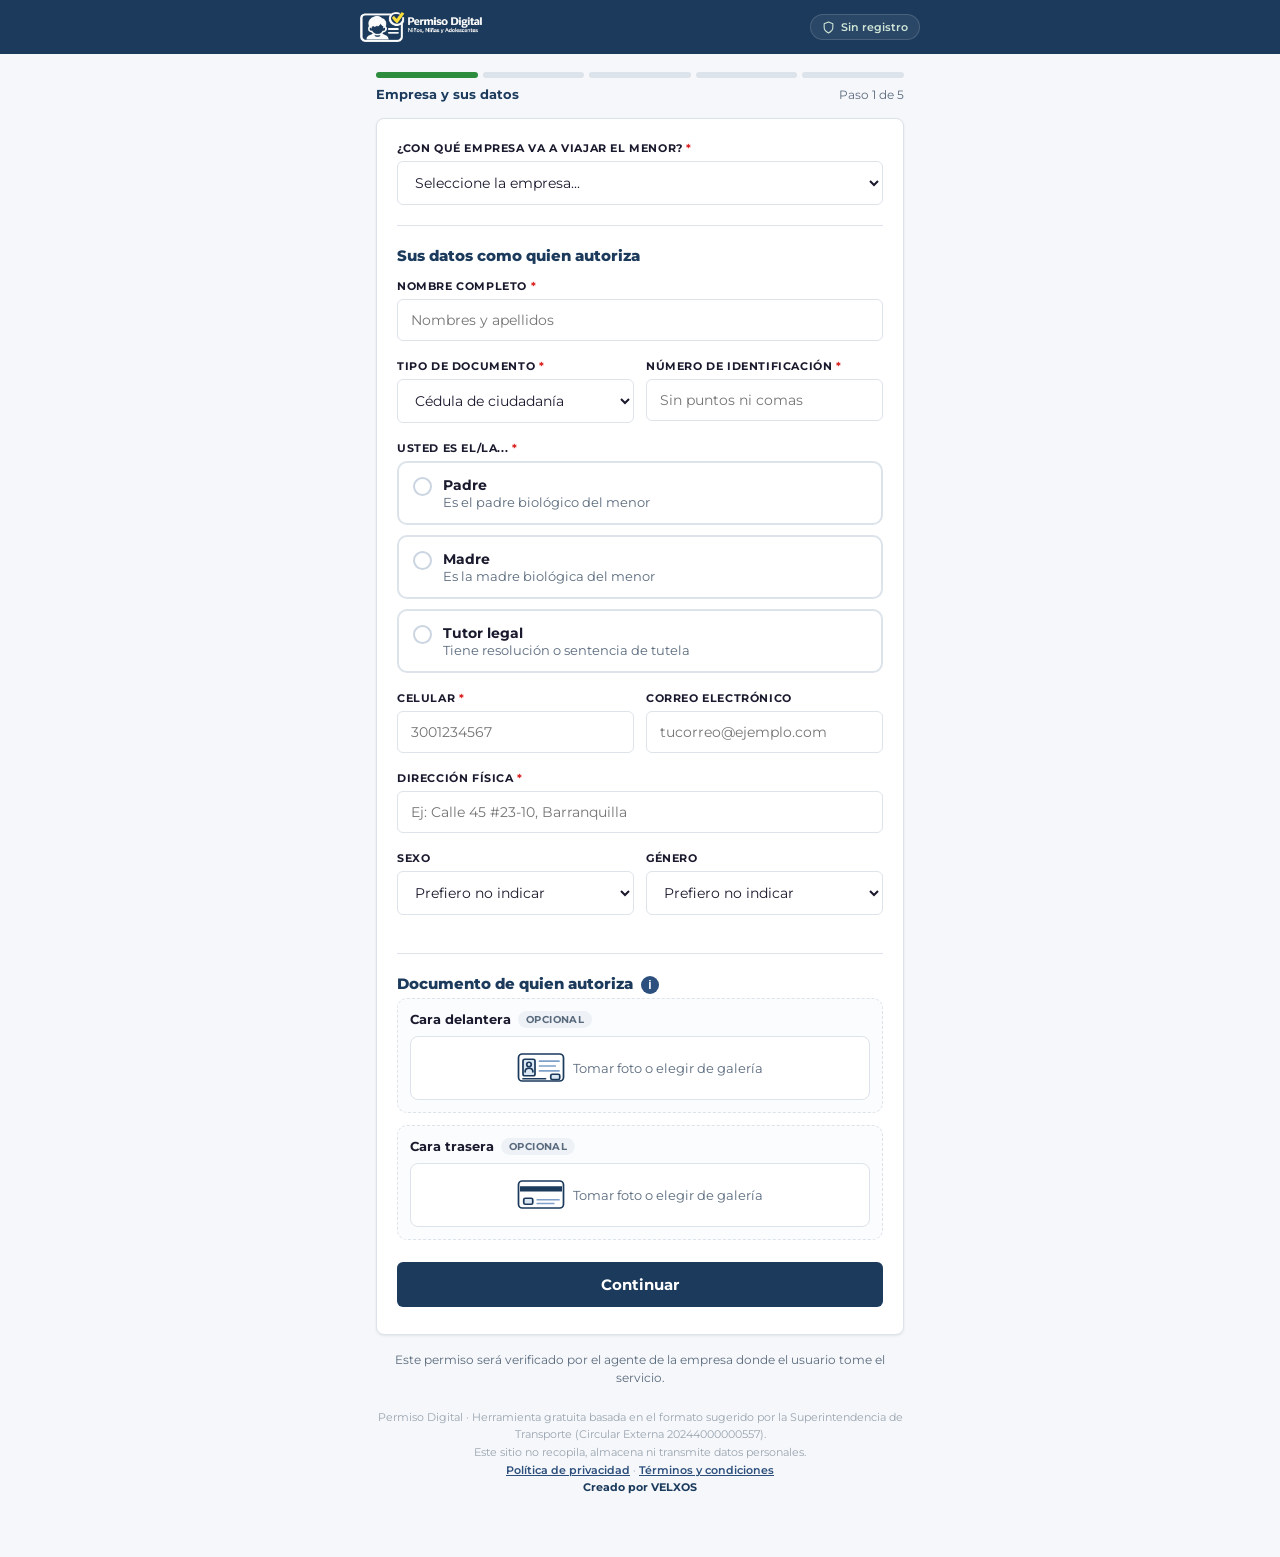
==== commit a7169f12: "Agrega Política de privacidad y Términos + crédito Creado por VELXOS Co-Authored-By: Claude Opus 4.8" ====
--- a/crear.html
+++ b/crear.html
@@ -3,7 +3,21 @@
 <head>
 <meta charset="UTF-8">
 <meta name="viewport" content="width=device-width, initial-scale=1">
-<title>Permiso Digital · Crear permiso de viaje de menor</title>
+<title>Crear permiso de viaje para menor de edad en bus | Gratis</title>
+<meta name="description" content="Diligencia y descarga el permiso de viaje para menores de edad en bus, con el formato oficial de la Superintendencia de Transporte. Gratis, sin registro, en PDF.">
+<meta name="robots" content="index, follow">
+<link rel="canonical" href="https://luanpelo.github.io/permiso-digital-mvp/crear.html">
+<meta property="og:type" content="website">
+<meta property="og:site_name" content="Permiso Digital">
+<meta property="og:locale" content="es_CO">
+<meta property="og:title" content="Crear permiso de viaje para menor de edad en bus">
+<meta property="og:description" content="Formato oficial de la Superintendencia de Transporte. Llénalo, firma y descárgalo en PDF. Gratis y sin registro.">
+<meta property="og:url" content="https://luanpelo.github.io/permiso-digital-mvp/crear.html">
+<meta property="og:image" content="https://luanpelo.github.io/permiso-digital-mvp/assets/og-image.png">
+<meta property="og:image:width" content="1200">
+<meta property="og:image:height" content="630">
+<meta name="twitter:card" content="summary_large_image">
+<meta name="twitter:image" content="https://luanpelo.github.io/permiso-digital-mvp/assets/og-image.png">
 <link rel="icon" href="assets/favicon-32x32.png">
 <link rel="preconnect" href="https://fonts.googleapis.com">
 <link rel="preconnect" href="https://fonts.gstatic.com" crossorigin>
@@ -326,7 +340,10 @@
   <p class="disclaimer" id="disclaimer">Este permiso será verificado por el agente de la empresa donde el usuario tome el servicio.</p>
   <div class="wiz-foot">
     Permiso Digital · Herramienta gratuita basada en el formato sugerido por la Superintendencia de Transporte (Circular Externa 20244000000557).<br>
-    Este sitio no recopila, almacena ni transmite datos personales.
+    Este sitio no recopila, almacena ni transmite datos personales.<br>
+    <a href="privacidad.html" style="color:var(--marino-600);font-weight:600;">Política de privacidad</a> ·
+    <a href="terminos.html" style="color:var(--marino-600);font-weight:600;">Términos y condiciones</a><br>
+    <span style="color:var(--marino-700);font-weight:700;">Creado por VELXOS</span>
   </div>
 </div>
 
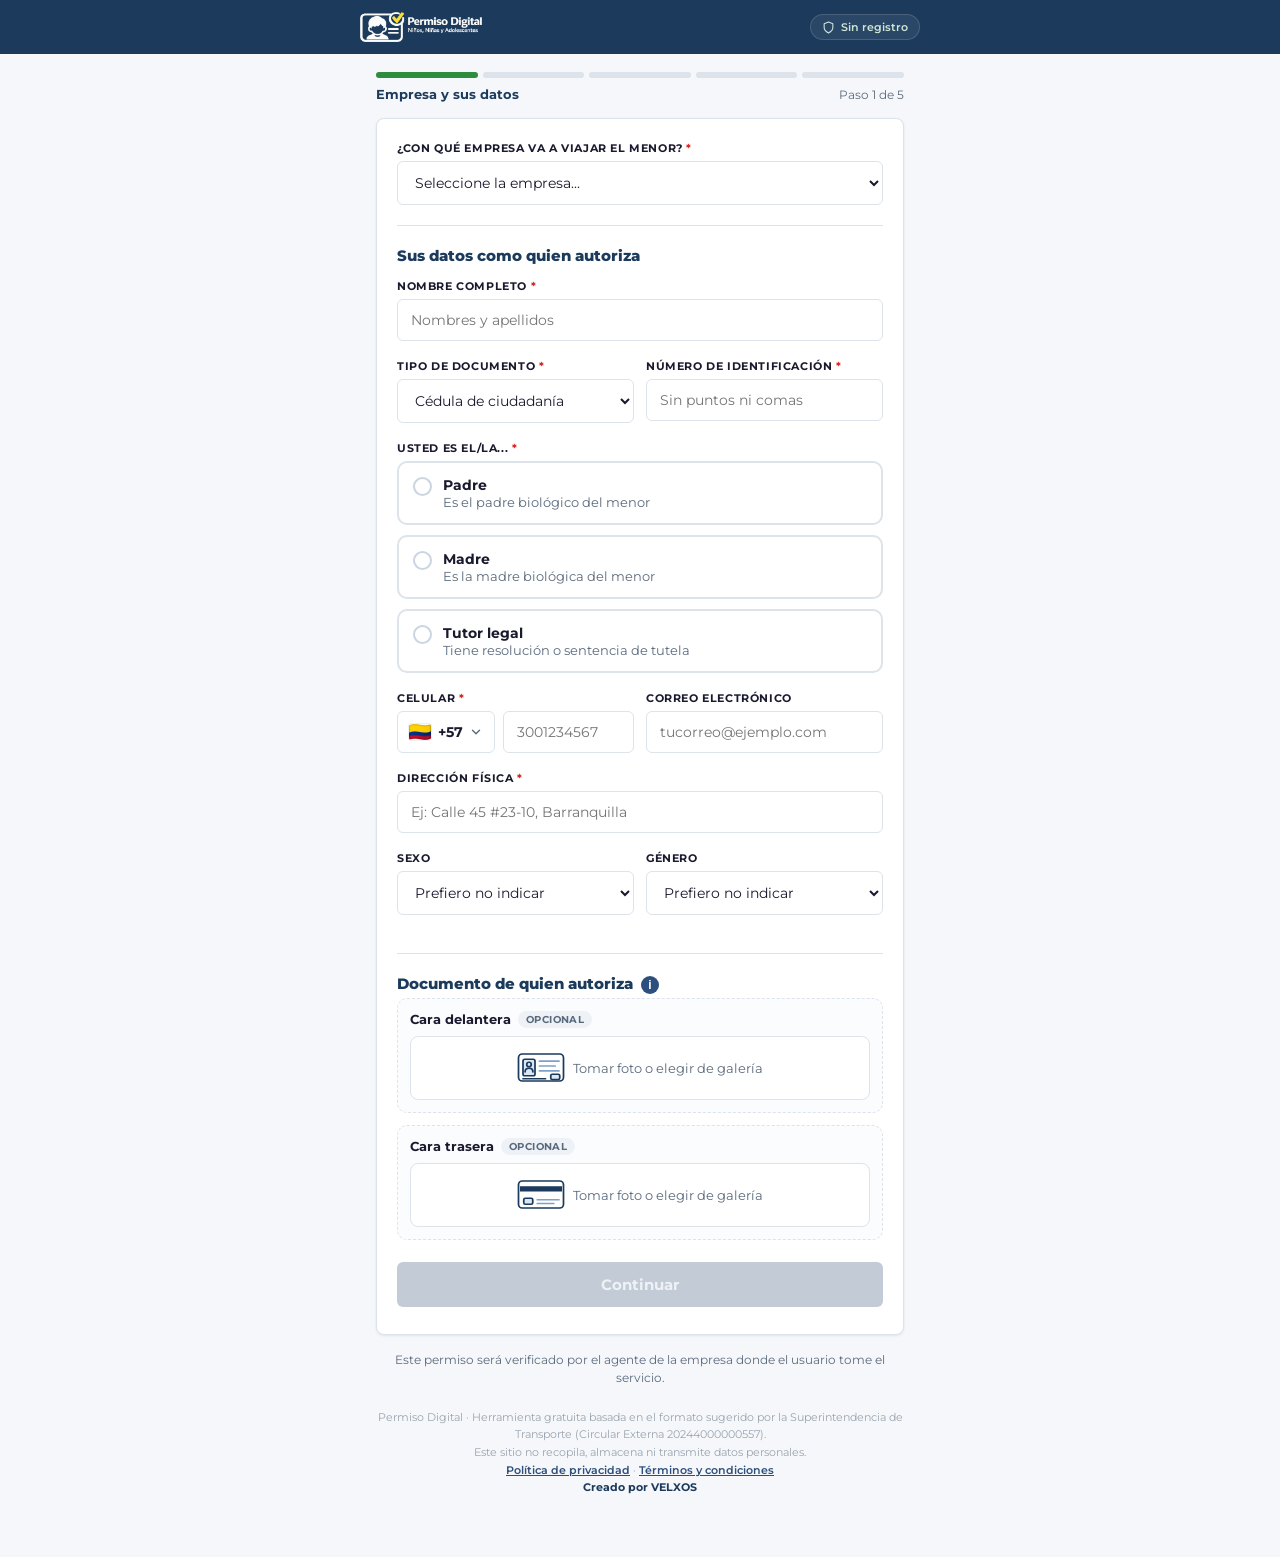
==== commit f06c1052: "Validación en vivo, indicativo con banderas, teléfono e iconos - Validación: el botón "Continuar" se" ====
--- a/crear.html
+++ b/crear.html
@@ -6,23 +6,23 @@
 <title>Crear permiso de viaje para menor de edad en bus | Gratis</title>
 <meta name="description" content="Diligencia y descarga el permiso de viaje para menores de edad en bus, con el formato oficial de la Superintendencia de Transporte. Gratis, sin registro, en PDF.">
 <meta name="robots" content="index, follow">
-<link rel="canonical" href="https://luanpelo.github.io/permiso-digital-mvp/crear.html">
+<link rel="canonical" href="https://permisodigital.com/crear.html">
 <meta property="og:type" content="website">
 <meta property="og:site_name" content="Permiso Digital">
 <meta property="og:locale" content="es_CO">
 <meta property="og:title" content="Crear permiso de viaje para menor de edad en bus">
 <meta property="og:description" content="Formato oficial de la Superintendencia de Transporte. Llénalo, firma y descárgalo en PDF. Gratis y sin registro.">
-<meta property="og:url" content="https://luanpelo.github.io/permiso-digital-mvp/crear.html">
-<meta property="og:image" content="https://luanpelo.github.io/permiso-digital-mvp/assets/og-image.png">
+<meta property="og:url" content="https://permisodigital.com/crear.html">
+<meta property="og:image" content="https://permisodigital.com/assets/og-image.png">
 <meta property="og:image:width" content="1200">
 <meta property="og:image:height" content="630">
 <meta name="twitter:card" content="summary_large_image">
-<meta name="twitter:image" content="https://luanpelo.github.io/permiso-digital-mvp/assets/og-image.png">
+<meta name="twitter:image" content="https://permisodigital.com/assets/og-image.png">
 <link rel="icon" href="assets/favicon-32x32.png">
 <link rel="preconnect" href="https://fonts.googleapis.com">
 <link rel="preconnect" href="https://fonts.gstatic.com" crossorigin>
 <link href="https://fonts.googleapis.com/css2?family=Montserrat:wght@400;500;600;700;800&family=Nunito+Sans:opsz,wght@6..12,400;6..12,600;6..12,700;6..12,800&family=Caveat:wght@500;600;700&display=swap" rel="stylesheet">
-<link rel="stylesheet" href="assets/styles.css?v=12">
+<link rel="stylesheet" href="assets/styles.css?v=15">
 </head>
 <body>
 
@@ -91,7 +91,10 @@
     <div class="grid-2">
       <div class="field">
         <label class="input-label">Celular <span class="req">*</span></label>
-        <input class="input-field" type="tel" inputmode="numeric" maxlength="10" data-k="aut.celular" placeholder="3001234567">
+        <div class="tel-row">
+          <button type="button" class="tel-cc" data-cc="aut.indicativo" aria-label="Indicativo telefónico"><img class="flag" src="assets/flags/co.png" srcset="assets/flags/co-2x.png 2x" alt="Colombia"><span class="cc-code">+57</span><svg viewBox="0 0 24 24" fill="none" stroke="currentColor" stroke-width="2.4" stroke-linecap="round" stroke-linejoin="round"><path d="M6 9l6 6 6-6"/></svg></button>
+          <input class="input-field" type="tel" inputmode="numeric" maxlength="13" data-k="aut.celular" placeholder="3001234567">
+        </div>
       </div>
       <div class="field">
         <label class="input-label">Correo electrónico</label>
@@ -282,7 +285,7 @@
         </div>
       </div>
       <div class="grid-2">
-        <div class="field"><label class="input-label">Número telefónico</label><input class="input-field" type="tel" inputmode="numeric" data-k="rec.celular"></div>
+        <div class="field"><label class="input-label">Número telefónico</label><div class="tel-row"><button type="button" class="tel-cc" data-cc="rec.indicativo" aria-label="Indicativo telefónico"><img class="flag" src="assets/flags/co.png" srcset="assets/flags/co-2x.png 2x" alt="Colombia"><span class="cc-code">+57</span><svg viewBox="0 0 24 24" fill="none" stroke="currentColor" stroke-width="2.4" stroke-linecap="round" stroke-linejoin="round"><path d="M6 9l6 6 6-6"/></svg></button><input class="input-field" type="tel" inputmode="numeric" maxlength="13" data-k="rec.celular"></div></div>
         <div class="field"><label class="input-label">Correo electrónico</label><input class="input-field" type="email" data-k="rec.correo"></div>
       </div>
       <div class="field"><label class="input-label">Dirección física</label><input class="input-field" type="text" data-k="rec.direccion"></div>
@@ -517,6 +520,7 @@
         <div class="firma-row"><div class="firma-block"><div class="firma-area"></div><span class="firma-label">Firma de quien recibe</span></div></div>
       </div>
     </div>
+    <div class="timestamp" id="salida-timestamp"></div>
     <div class="watermark" id="watermark"></div>
   </div>
 </div>
@@ -542,13 +546,26 @@
   <button type="button" class="sheet-cancel" id="sheet-cancel">Cancelar</button>
 </div>
 
+<!-- Selector de indicativo -->
+<div class="cc-sheet" id="cc-sheet" hidden role="dialog" aria-label="Indicativo telefónico">
+  <div class="cc-panel">
+    <div class="cc-grab"></div>
+    <div class="cc-head"><span>Indicativo telefónico</span><button type="button" id="cc-close" aria-label="Cerrar">&#10005;</button></div>
+    <div class="cc-search">
+      <svg viewBox="0 0 24 24" fill="none" stroke="currentColor" stroke-width="2" stroke-linecap="round" stroke-linejoin="round"><circle cx="11" cy="11" r="7"/><path d="M21 21l-4.3-4.3"/></svg>
+      <input type="text" id="cc-buscar" placeholder="Buscar país o código…" autocomplete="off">
+    </div>
+    <div class="cc-list" id="cc-list"></div>
+  </div>
+</div>
+
 <!-- Cámara en la página -->
 <div class="cam-modal" id="cam-modal" hidden>
   <div class="cam-top"><span>Documento — tomar foto</span><button type="button" id="cam-close" aria-label="Cerrar">&#10005;</button></div>
   <div class="cam-stage">
     <video id="cam-video" autoplay playsinline muted></video>
     <div class="cam-guide"></div>
-    <p class="cam-hint">Ubica el documento dentro del marco, con buena luz y sin reflejos. Verifica que el texto se lea con claridad antes de capturar.</p>
+    <p class="cam-hint">Coloca el documento <b>en horizontal</b> dentro del marco, con buena luz y sin reflejos. Verifica que el texto se lea con claridad antes de capturar.</p>
     <div class="cam-err" id="cam-err" hidden></div>
   </div>
   <div class="cam-bottom"><button type="button" class="cam-shot" id="cam-shot" aria-label="Capturar foto"></button></div>
@@ -558,6 +575,6 @@
 <script src="vendor/jspdf.umd.min.js"></script>
 <script src="assets/ciudades.js"></script>
 <script src="assets/logo-wm.js"></script>
-<script src="assets/app.js?v=15"></script>
+<script src="assets/app.js?v=22"></script>
 </body>
 </html>
--- a/assets/styles.css
+++ b/assets/styles.css
@@ -1 +1 @@
-:root{--marino-50:#f0f4f9;--marino-100:#dae3ef;--marino-200:#bacce1;--marino-500:#3a6497;--marino-600:#2d4f7d;--marino-700:#1b3a5c;--marino-800:#172f4a;--verde-50:#f0faf1;--verde-100:#d9f2dc;--verde-300:#7ecf8a;--verde-500:#2d8c3e;--verde-700:#1d5928;--gob-fondo:#f5f7fa;--gob-borde:#dde3ea;--gob-texto:#1a1a2e;--gob-suave:#5a6a7d;--blue-50:#eff6ff;--blue-200:#bfdbfe;--blue-800:#1e40af;--amber-50:#fffbeb;--amber-200:#fde68a;--amber-800:#92400e;--red-500:#dc2626;--peach:#F9EAE2;--band:#DF916B;--orange:#D5703E;--text:#575756;--dark:#454545;--line:#3a3a3a;--cb:#828282;--divider:#ECD8CC;--ink:#1c356b;}*{box-sizing:border-box;-webkit-print-color-adjust:exact;print-color-adjust:exact;}html,body{margin:0;padding:0;background:var(--gob-fondo);color:var(--gob-texto);font-family:'Montserrat',Arial,Helvetica,sans-serif;-webkit-font-smoothing:antialiased;}.inst-band{background:var(--marino-700);color:#fff;padding:12px 16px;}.inst-band .in{max-width:560px;margin:0 auto;display:flex;align-items:center;gap:10px;}.inst-band .logo{height:30px;width:auto;}.inst-band .ti{font-weight:700;font-size:15px;line-height:1.1;}.inst-band .ti small{display:block;font-weight:500;font-size:11px;color:#bacce1;}.inst-band .priv{margin-left:auto;display:inline-flex;align-items:center;gap:6px;font-size:11px;font-weight:600;color:#cfe6d6;}.inst-band .priv svg{width:14px;height:14px;}.wiz{max-width:560px;margin:0 auto;padding:18px 16px 60px;}.paso-ind{margin-bottom:16px;}.paso-ind .barra{display:flex;gap:5px;margin-bottom:8px;}.paso-ind .seg{flex:1;height:6px;border-radius:99px;background:var(--gob-borde);transition:background .2s;}.paso-ind .seg.on{background:var(--verde-500);}.paso-ind .lab{display:flex;justify-content:space-between;align-items:center;font-size:12px;color:var(--gob-suave);}.paso-ind .lab b{color:var(--marino-700);font-size:13px;}.card{background:#fff;border:1px solid var(--gob-borde);border-radius:8px;box-shadow:0 1px 3px rgba(0,0,0,.07),0 1px 2px -1px rgba(0,0,0,.04);padding:22px 20px;}.input-label{display:block;font-size:11px;font-weight:700;color:var(--gob-texto);text-transform:uppercase;letter-spacing:.6px;margin-bottom:6px;}.req{color:var(--red-500);}.input-field{width:100%;padding:11px 13px;border-radius:6px;border:1px solid var(--gob-borde);background:#fff;color:var(--gob-texto);font-size:14px;font-family:inherit;transition:border-color .15s;}.input-field:focus{outline:none;border-color:var(--marino-500);box-shadow:0 0 0 3px var(--marino-100);}select.input-field{cursor:pointer;}.hint{font-size:12px;color:var(--gob-suave);margin-top:5px;line-height:1.4;}.hint.err{color:var(--red-500);}.field{margin-bottom:18px;}.grid-2{display:grid;grid-template-columns:1fr 1fr;gap:12px;}.field-title{font-size:15px;font-weight:800;color:var(--marino-700);margin:2px 0 14px;}.divider{border:none;border-top:1px solid var(--gob-borde);margin:20px 0;}.btn-primary{display:inline-flex;align-items:center;justify-content:center;gap:8px;background:var(--marino-700);color:#fff;font-weight:700;border:none;cursor:pointer;padding:13px 20px;border-radius:6px;font-size:15px;font-family:inherit;transition:background .15s,transform .16s;}.btn-primary:hover{background:var(--marino-800);}.btn-primary:active{transform:scale(.98);}.btn-primary:disabled{opacity:.5;cursor:not-allowed;}.btn-secondary{display:inline-flex;align-items:center;justify-content:center;gap:6px;background:#fff;color:var(--marino-700);font-weight:700;border:1px solid var(--marino-200);cursor:pointer;padding:13px 18px;border-radius:6px;font-size:15px;font-family:inherit;transition:background .15s;}.btn-secondary:hover{background:var(--gob-fondo);}.btn-block{width:100%;}.nav-row{display:flex;gap:10px;margin-top:22px;}.nav-row .btn-secondary{flex:none;}.nav-row .btn-primary{flex:1;}.opt-group{display:grid;gap:10px;margin-top:4px;}.opt-group.row{grid-template-columns:1fr 1fr;}.opt{display:flex;align-items:flex-start;gap:11px;padding:13px 14px;border:2px solid var(--gob-borde);border-radius:10px;background:#fff;cursor:pointer;text-align:left;transition:border-color .15s,background .15s;font-family:inherit;}.opt:hover{border-color:var(--verde-300);}.opt.sel{border-color:var(--verde-500);background:var(--verde-50);}.opt .dot{width:19px;height:19px;margin-top:1px;border-radius:50%;border:2px solid #cbd5e1;flex:none;display:flex;align-items:center;justify-content:center;}.opt.sel .dot{border-color:var(--verde-500);}.opt.sel .dot::after{content:'';width:10px;height:10px;border-radius:50%;background:var(--verde-500);}.opt .ot b{display:block;font-size:14px;color:var(--gob-texto);font-weight:700;}.opt .ot span{display:block;font-size:12.5px;color:var(--gob-suave);margin-top:1px;}.alerta-info{display:flex;gap:10px;padding:13px 14px;border-radius:6px;background:var(--blue-50);border:1px solid var(--blue-200);color:var(--blue-800);font-size:13px;line-height:1.45;margin-top:12px;}.alerta-info svg{width:18px;height:18px;flex:none;margin-top:1px;}.alerta-aviso{display:flex;gap:10px;padding:13px 14px;border-radius:6px;background:var(--amber-50);border:1px solid var(--amber-200);color:var(--amber-800);font-size:13px;line-height:1.45;margin-top:12px;}.alerta-exito{display:flex;gap:10px;padding:13px 14px;border-radius:6px;background:var(--verde-50);border:1px solid var(--verde-100);color:var(--verde-700);font-size:13px;line-height:1.45;}.doc-slot{border:1.5px dashed var(--gob-borde);border-radius:10px;padding:12px;background:#fbfcfe;margin-bottom:12px;}.doc-slot b{font-size:13px;color:var(--gob-texto);}.doc-slot .tag{display:inline-block;font-size:10.5px;font-weight:700;color:var(--gob-suave);background:#eef2f7;border-radius:99px;padding:2px 8px;margin-left:6px;text-transform:uppercase;letter-spacing:.4px;}.doc-slot input[type=file]{display:block;margin-top:8px;font-size:12.5px;}.doc-slot .thumb img{margin-top:8px;max-width:100%;max-height:130px;border-radius:6px;border:1px solid var(--gob-borde);}.firma-wrap{border:2px solid var(--gob-borde);border-radius:12px;background:#fff;position:relative;height:180px;overflow:hidden;}.firma-wrap.active{border-color:var(--verde-300);}#firma-canvas{width:100%;height:100%;touch-action:none;cursor:crosshair;display:block;}.firma-ph{position:absolute;inset:0;display:flex;flex-direction:column;align-items:center;justify-content:center;color:#b9c2cd;font-size:13px;pointer-events:none;gap:6px;}.firma-ph svg{width:26px;height:26px;}.firma-base{position:absolute;left:8%;right:8%;bottom:34px;border-bottom:1.5px solid #cbd5e1;}.firma-clear{position:absolute;top:8px;right:8px;font-size:12px;color:var(--gob-suave);background:#fff;border:1px solid var(--gob-borde);border-radius:6px;padding:4px 10px;cursor:pointer;}.res-group{border:1px solid var(--gob-borde);border-radius:10px;padding:12px 14px;margin-bottom:12px;}.res-group h4{margin:0 0 8px;font-size:11px;text-transform:uppercase;letter-spacing:.6px;color:var(--gob-suave);}.res-row{display:flex;justify-content:space-between;gap:12px;font-size:13.5px;padding:3px 0;}.res-row .k{color:var(--gob-suave);}.res-row .v{color:var(--gob-texto);font-weight:600;text-align:right;}.disclaimer{text-align:center;font-size:12px;color:var(--gob-suave);margin-top:16px;line-height:1.5;padding:0 8px;}.wiz-foot{text-align:center;font-size:11px;color:#9aa4b0;margin-top:22px;line-height:1.6;}#salida-wrap{position:fixed;left:-99999px;top:0;width:820px;}.page{width:820px;margin:0;padding:8px 26px 10px;background:var(--peach);position:relative;overflow:hidden;font-family:'Nunito Sans',Arial,sans-serif;color:var(--text);}.page h1{font-size:19px;margin:0 0 1px;font-weight:800;color:var(--dark);line-height:1.12;letter-spacing:.2px;text-align:center;}.page .subtitle{font-size:11px;margin:0 0 5px;color:var(--dark);line-height:1.2;text-align:center;}.page .card{background:#fff;border:2.5px solid var(--band);border-radius:16px;overflow:hidden;box-shadow:none;padding:0;}.band{background:var(--band);color:#fff;text-align:center;font-weight:700;font-size:11px;text-transform:uppercase;padding:2px 10px;line-height:1.25;letter-spacing:.2px;}.body{padding:3px 18px 4px;}.hr{border-top:1px solid var(--divider);margin:2px 0;}.field-row{display:flex;align-items:baseline;gap:5px;font-size:11px;line-height:1.0;height:16px;}.field-row>span{white-space:nowrap;}.field-row input[type=text]{flex:1;border:none;border-bottom:1px solid var(--line);background:transparent;padding:0 3px;appearance:none;height:16px;margin:0;}.field-row input[type=text],.cb-line,.manifest-lines input[type=text],.filled-text{font-family:'Caveat',cursive;color:var(--ink);font-size:19px;line-height:19px;}.label-bold{font-weight:700;font-size:11px;margin:2px 0 1px;color:var(--dark);line-height:1.15;}.q-orange{font-weight:700;font-size:11px;margin:3px 0 1px;color:var(--orange);line-height:1.15;}.grid2{display:grid;grid-template-columns:1fr 1fr;column-gap:20px;row-gap:0;margin-bottom:1px;}.three-block{display:grid;grid-template-columns:1fr 1fr 1fr;column-gap:16px;}.two-block{display:grid;grid-template-columns:1fr 1fr;column-gap:28px;}.cb{display:flex;align-items:center;gap:6px;font-size:11px;white-space:nowrap;line-height:1.0;height:14px;}.cb input[type=checkbox],.cb-fill input[type=checkbox]{appearance:none;width:12px;height:12px;margin:0;padding:0;border:1.3px solid var(--cb);background:#fff;flex:none;border-radius:2px;}.cb input[type=checkbox]:checked,.cb-fill input[type=checkbox]:checked{border-color:var(--ink);background:#fff url("data:image/svg+xml,%3Csvg xmlns='http://www.w3.org/2000/svg' viewBox='0 0 24 24' fill='none' stroke='%231c356b' stroke-width='3.4' stroke-linecap='round' stroke-linejoin='round'%3E%3Cpath d='M4 12l5 6L20 5'/%3E%3C/svg%3E") center/10px no-repeat;}.cb-fill{display:flex;align-items:baseline;gap:6px;font-size:11px;line-height:1.0;height:16px;}.cb-line{appearance:none;border:none;border-bottom:1px solid var(--line);background:transparent;flex:1;min-width:30px;padding:0 2px;height:16px;margin:0;}.stack .cb{margin-bottom:0;}.note-text{font-size:10px;margin:1px 0 2px;line-height:1.25;}.manifest-grid{display:grid;grid-template-columns:1.05fr 0.95fr;column-gap:26px;align-items:end;}.manifest-lines{display:flex;flex-direction:column;gap:6px;margin:3px 0 2px;}.manifest-lines input[type=text]{width:100%;border:none;border-bottom:1px solid var(--line);background:transparent;font-size:11px;padding:1px 4px;color:var(--dark);}.firma-row{display:flex;justify-content:flex-end;margin-top:4px;}.firma-block{width:280px;text-align:center;}.firma-manifest{width:100%;}.firma-area{height:28px;border-bottom:1px solid var(--line);display:flex;align-items:flex-end;justify-content:center;}.firma-manifest .firma-area{height:64px;padding:0;}.firma-manifest .firma-area img{max-height:100%;max-width:100%;}.firma-label{display:block;font-size:11px;color:var(--text);margin-top:2px;}.anexos{font-size:10px;margin:4px 0 1px;line-height:1.25;}.anexos .a-title{color:var(--orange);font-weight:700;}.anexos ul{margin:1px 0 0 18px;padding:0;}.constancia-text{font-size:10px;margin:0 0 4px;line-height:1.3;}.extra-body .field-row{height:18px;margin-bottom:3px;}.pdf-clone{position:fixed;left:-99999px;top:0;}.filled-text{display:inline-block;}.cbx{display:inline-block;width:12px;height:12px;border:1.3px solid var(--ink);border-radius:2px;vertical-align:middle;flex:none;background:#fff url("data:image/svg+xml,%3Csvg xmlns='http://www.w3.org/2000/svg' viewBox='0 0 24 24' fill='none' stroke='%231c356b' stroke-width='3.4' stroke-linecap='round' stroke-linejoin='round'%3E%3Cpath d='M4 12l5 6L20 5'/%3E%3C/svg%3E") center/10px no-repeat;}.cbx-empty{display:inline-block;width:12px;height:12px;border:1.3px solid var(--cb);border-radius:2px;vertical-align:middle;flex:none;background:#fff;}.previsual{overflow-x:auto;border:1px solid var(--gob-borde);border-radius:10px;margin-top:14px;background:var(--peach);}.previsual .page{transform-origin:top left;}.inst-band .in a.home{display:flex;align-items:center;gap:9px;color:inherit;text-decoration:none;}.inst-band .logo-w{height:30px;width:auto;}.inst-band .chip{margin-left:auto;display:inline-flex;align-items:center;gap:6px;font-size:11px;font-weight:600;color:#cfe6d6;background:rgba(255,255,255,.07);border:1px solid rgba(255,255,255,.14);border-radius:99px;padding:5px 11px;}.inst-band .chip svg{width:13px;height:13px;}.pol-link{color:var(--blue-800);text-decoration:underline;font-weight:700;white-space:nowrap;}.chk-line{display:flex;align-items:center;gap:12px;padding:9px 2px;border:none;background:none;cursor:pointer;font-size:14px;color:var(--gob-texto);font-weight:500;text-align:left;width:100%;font-family:inherit;}.chk-line .box{width:22px;height:22px;border-radius:5px;border:2px solid #b8c2cf;flex:none;display:flex;align-items:center;justify-content:center;background:#fff;transition:border-color .15s,background .15s;}.chk-line.on .box{border-color:var(--verde-500);background:var(--verde-500);}.chk-line .box svg{width:14px;height:14px;color:#fff;opacity:0;}.chk-line.on .box svg{opacity:1;}.firma-aviso{display:flex;gap:9px;margin-top:12px;padding:12px 13px;background:var(--amber-50);border:1px solid var(--amber-200);border-radius:8px;font-size:12.5px;line-height:1.55;color:var(--amber-800);}.firma-aviso svg{width:17px;height:17px;flex:none;margin-top:1px;}.firma-aviso b{font-weight:800;}.yn{display:flex;gap:8px;}.yn button{flex:1;padding:11px;border:2px solid var(--gob-borde);border-radius:10px;background:#fff;cursor:pointer;font-family:inherit;font-size:14px;font-weight:700;color:var(--gob-suave);transition:border-color .15s,background .15s,color .15s;}.yn button:hover{border-color:var(--verde-300);}.yn button.on{border-color:var(--verde-500);background:var(--verde-50);color:var(--verde-700);}.info-i{display:inline-flex;align-items:center;justify-content:center;width:18px;height:18px;border-radius:50%;background:var(--marino-600);color:#fff;font-size:12px;font-weight:800;font-style:normal;cursor:pointer;border:none;flex:none;line-height:1;vertical-align:middle;}.info-wrap{position:relative;display:inline-block;}.info-pop{position:absolute;z-index:40;top:calc(100% + 6px);right:0;width:260px;background:var(--marino-800);color:#fff;font-size:12px;line-height:1.5;font-weight:400;padding:11px 13px;border-radius:10px;box-shadow:0 10px 30px rgba(0,0,0,.25);}.info-pop::after{content:'';position:absolute;top:-5px;right:12px;width:10px;height:10px;background:var(--marino-800);transform:rotate(45deg);}.docs-head{display:flex;align-items:center;gap:8px;margin:2px 0 4px;}.docs-head .t{font-size:15px;font-weight:800;color:var(--marino-700);}.docup{border:1.5px dashed var(--gob-borde);border-radius:10px;padding:12px;background:#fbfcfe;margin-bottom:12px;}.docup .dh{font-size:12.5px;font-weight:700;color:var(--gob-texto);margin-bottom:8px;display:flex;align-items:center;gap:7px;}.docup .opt-tag{font-size:10px;font-weight:700;color:var(--gob-suave);background:#eef2f7;border-radius:99px;padding:2px 8px;text-transform:uppercase;letter-spacing:.4px;}.docup .drop{display:flex;align-items:center;justify-content:center;gap:8px;padding:14px;border:1px solid var(--gob-borde);border-radius:8px;background:#fff;color:var(--gob-suave);font-size:13px;cursor:pointer;text-align:center;width:100%;font-family:inherit;}.docup .drop:hover{border-color:var(--marino-400,#5882b0);color:var(--marino-700);}.docup .drop svg{width:18px;height:18px;flex:none;}.drop-ico{width:48px;height:34px;flex:none;background-position:center;background-repeat:no-repeat;background-size:contain;}.docup[data-doc$="frente"] .drop-ico{background-image:url("doc-frente.svg?v=7");}.docup[data-doc$="reverso"] .drop-ico{background-image:url("doc-reverso.svg?v=7");}.docup[data-doc="acomp.doc"] .drop-ico{background-image:url("doc-frente.svg?v=7");}.noguarda-ico{width:66px;height:auto;flex:none;align-self:center;}.sheet-ov{position:fixed;inset:0;z-index:60;background:rgba(15,31,50,.42);}.sheet{position:fixed;z-index:61;left:0;right:0;bottom:0;background:#fff;border-radius:20px 20px 0 0;box-shadow:0 -8px 40px rgba(0,0,0,.25);padding:6px 16px 20px;animation:sheet-up .22s ease;}@keyframes sheet-up{from{transform:translateY(100%);}to{transform:translateY(0);}}.sheet-grab{width:38px;height:4px;border-radius:99px;background:#e2e8f0;margin:8px auto 6px;}.sheet-title{text-align:center;font-size:11px;font-weight:700;color:var(--gob-suave);text-transform:uppercase;letter-spacing:.1em;margin:2px 0 12px;}.sheet-box{border:1px solid var(--gob-borde);border-radius:14px;overflow:hidden;}.sheet-opt{width:100%;display:flex;align-items:center;gap:14px;padding:15px 16px;background:#fff;border:none;cursor:pointer;font-family:inherit;text-align:left;}.sheet-opt:hover{background:var(--gob-fondo);}.sheet-opt>svg{width:23px;height:23px;color:var(--marino-700);flex:none;}.sheet-opt .ot{flex:1;}.sheet-opt .ot b{display:block;font-size:15px;color:var(--gob-texto);font-weight:700;}.sheet-opt .ot small{display:block;font-size:12px;color:var(--gob-suave);margin-top:1px;}.sheet-opt .chev{width:16px;height:16px;color:#cbd5e1;flex:none;}.sheet-sep{height:1px;background:var(--gob-borde);}.sheet-cancel{width:100%;margin-top:12px;padding:14px;border:none;border-radius:14px;background:var(--gob-fondo);font-family:inherit;font-size:15px;font-weight:700;color:var(--gob-texto);cursor:pointer;}.sheet-cancel:hover{background:#e9edf3;}@media (min-width:560px){.sheet{left:50%;right:auto;bottom:auto;top:50%;transform:translate(-50%,-50%);width:420px;border-radius:16px;animation:none;}}.cam-modal{position:fixed;inset:0;z-index:70;background:#000;display:flex;flex-direction:column;}.cam-modal[hidden]{display:none;}.cam-top{display:flex;align-items:center;justify-content:space-between;padding:12px 16px;color:#fff;font-size:14px;font-weight:600;background:rgba(0,0,0,.6);}.cam-top button{background:rgba(255,255,255,.14);color:#fff;border:none;width:34px;height:34px;border-radius:50%;font-size:15px;cursor:pointer;}.cam-stage{flex:1;position:relative;overflow:hidden;display:flex;align-items:center;justify-content:center;background:#000;}#cam-video{width:100%;height:100%;object-fit:cover;}.cam-guide{position:absolute;inset:14% 6%;border:2px dashed rgba(255,255,255,.65);border-radius:14px;pointer-events:none;}.cam-err{position:absolute;inset:0;display:flex;align-items:center;justify-content:center;text-align:center;color:#fff;padding:0 32px;font-size:14px;line-height:1.55;background:#000;}.cam-err[hidden]{display:none;}.cam-hint{position:absolute;left:50%;bottom:16px;transform:translateX(-50%);width:88%;max-width:520px;margin:0;text-align:center;color:#fff;font-size:13px;line-height:1.45;background:rgba(0,0,0,.5);padding:9px 14px;border-radius:10px;pointer-events:none;}.cam-bottom{padding:22px;display:flex;justify-content:center;background:rgba(0,0,0,.6);}.cam-shot{width:70px;height:70px;border-radius:50%;border:5px solid #fff;background:rgba(255,255,255,.28);cursor:pointer;transition:transform .12s;}.cam-shot:active{transform:scale(.92);}.docup .thumb{margin-top:0;}.docup.has .drop{display:none;}.docup .thumb img{width:100%;max-height:160px;object-fit:contain;border-radius:8px;border:1px solid var(--gob-borde);background:#fff;}.docup .thumb .rm{display:inline-flex;align-items:center;gap:6px;margin-top:6px;font-size:12px;color:var(--marino-600);background:none;border:none;cursor:pointer;font-family:inherit;font-weight:600;}.combo{position:relative;}.combo .cin{position:relative;}.combo .cin svg.pin{position:absolute;left:11px;top:50%;transform:translateY(-50%);width:16px;height:16px;color:var(--gob-suave);pointer-events:none;}.combo .input-field{padding-left:34px;}.combo-list{position:absolute;z-index:45;top:calc(100% + 4px);left:0;right:0;background:#fff;border:1px solid var(--gob-borde);border-radius:10px;box-shadow:0 10px 30px rgba(16,23,45,.14);max-height:240px;overflow:auto;padding:4px 0;}.combo-list li{list-style:none;display:flex;justify-content:space-between;gap:10px;padding:9px 12px;cursor:pointer;font-size:14px;color:#374151;}.combo-list li.act,.combo-list li:hover{background:var(--marino-50);color:var(--marino-800);}.combo-list li .dep{font-size:12px;color:var(--gob-suave);flex:none;}@media (max-width:520px){.grid-2{grid-template-columns:1fr;}.info-pop{width:220px;}}+:root{--marino-50:#f0f4f9;--marino-100:#dae3ef;--marino-200:#bacce1;--marino-500:#3a6497;--marino-600:#2d4f7d;--marino-700:#1b3a5c;--marino-800:#172f4a;--verde-50:#f0faf1;--verde-100:#d9f2dc;--verde-300:#7ecf8a;--verde-500:#2d8c3e;--verde-700:#1d5928;--gob-fondo:#f5f7fa;--gob-borde:#dde3ea;--gob-texto:#1a1a2e;--gob-suave:#5a6a7d;--blue-50:#eff6ff;--blue-200:#bfdbfe;--blue-800:#1e40af;--amber-50:#fffbeb;--amber-200:#fde68a;--amber-800:#92400e;--red-500:#dc2626;--peach:#F9EAE2;--band:#DF916B;--orange:#D5703E;--text:#575756;--dark:#454545;--line:#3a3a3a;--cb:#828282;--divider:#ECD8CC;--ink:#1c356b}*{box-sizing:border-box;-webkit-print-color-adjust:exact;print-color-adjust:exact}body,html{margin:0;padding:0;background:var(--gob-fondo);color:var(--gob-texto);font-family:Montserrat,Arial,Helvetica,sans-serif;-webkit-font-smoothing:antialiased}.inst-band{background:var(--marino-700);color:#fff;padding:12px 16px}.inst-band .in{max-width:560px;margin:0 auto;display:flex;align-items:center;gap:10px}.inst-band .logo{height:30px;width:auto}.inst-band .ti{font-weight:700;font-size:15px;line-height:1.1}.inst-band .ti small{display:block;font-weight:500;font-size:11px;color:#bacce1}.inst-band .priv{margin-left:auto;display:inline-flex;align-items:center;gap:6px;font-size:11px;font-weight:600;color:#cfe6d6}.inst-band .priv svg{width:14px;height:14px}.wiz{max-width:560px;margin:0 auto;padding:18px 16px 60px}.paso-ind{margin-bottom:16px}.paso-ind .barra{display:flex;gap:5px;margin-bottom:8px}.paso-ind .seg{flex:1;height:6px;border-radius:99px;background:var(--gob-borde);transition:background .2s}.paso-ind .seg.on{background:var(--verde-500)}.paso-ind .lab{display:flex;justify-content:space-between;align-items:center;font-size:12px;color:var(--gob-suave)}.paso-ind .lab b{color:var(--marino-700);font-size:13px}.card{background:#fff;border:1px solid var(--gob-borde);border-radius:8px;box-shadow:0 1px 3px rgba(0,0,0,.07),0 1px 2px -1px rgba(0,0,0,.04);padding:22px 20px}.input-label{display:block;font-size:11px;font-weight:700;color:var(--gob-texto);text-transform:uppercase;letter-spacing:.6px;margin-bottom:6px}.req{color:var(--red-500)}.input-field{width:100%;padding:11px 13px;border-radius:6px;border:1px solid var(--gob-borde);background:#fff;color:var(--gob-texto);font-size:14px;font-family:inherit;transition:border-color .15s}.input-field:focus{outline:0;border-color:var(--marino-500);box-shadow:0 0 0 3px var(--marino-100)}select.input-field{cursor:pointer}.hint{font-size:12px;color:var(--gob-suave);margin-top:5px;line-height:1.4}.hint.err{color:var(--red-500)}.field{margin-bottom:18px}.grid-2{display:grid;grid-template-columns:1fr 1fr;gap:12px}.field-title{font-size:15px;font-weight:800;color:var(--marino-700);margin:2px 0 14px}.divider{border:none;border-top:1px solid var(--gob-borde);margin:20px 0}.btn-primary{display:inline-flex;align-items:center;justify-content:center;gap:8px;background:var(--marino-700);color:#fff;font-weight:700;border:none;cursor:pointer;padding:13px 20px;border-radius:6px;font-size:15px;font-family:inherit;transition:background .15s,transform .16s}.btn-primary:hover{background:var(--marino-800)}.btn-primary:active{transform:scale(.98)}.btn-primary:disabled{background:#c3ccd6;color:#eef1f5;cursor:not-allowed;box-shadow:none}.btn-primary:disabled:hover{background:#c3ccd6}.btn-primary.inactivo{background:#c3ccd6;color:#eef1f5;box-shadow:none}.btn-primary.inactivo:hover{background:#c3ccd6}.btn-secondary{display:inline-flex;align-items:center;justify-content:center;gap:6px;background:#fff;color:var(--marino-700);font-weight:700;border:1px solid var(--marino-200);cursor:pointer;padding:13px 18px;border-radius:6px;font-size:15px;font-family:inherit;transition:background .15s}.btn-secondary:hover{background:var(--gob-fondo)}.btn-block{width:100%}.nav-row{display:flex;gap:10px;margin-top:22px}.nav-row .btn-secondary{flex:none}.nav-row .btn-primary{flex:1}.opt-group{display:grid;gap:10px;margin-top:4px}.opt-group.row{grid-template-columns:1fr 1fr}.opt{display:flex;align-items:flex-start;gap:11px;padding:13px 14px;border:2px solid var(--gob-borde);border-radius:10px;background:#fff;cursor:pointer;text-align:left;transition:border-color .15s,background .15s;font-family:inherit}.opt:hover{border-color:var(--verde-300)}.opt.sel{border-color:var(--verde-500);background:var(--verde-50)}.opt .dot{width:19px;height:19px;margin-top:1px;border-radius:50%;border:2px solid #cbd5e1;flex:none;display:flex;align-items:center;justify-content:center}.opt.sel .dot{border-color:var(--verde-500)}.opt.sel .dot::after{content:'';width:10px;height:10px;border-radius:50%;background:var(--verde-500)}.opt .ot b{display:block;font-size:14px;color:var(--gob-texto);font-weight:700}.opt .ot span{display:block;font-size:12.5px;color:var(--gob-suave);margin-top:1px}.alerta-info{display:flex;gap:10px;padding:13px 14px;border-radius:6px;background:var(--blue-50);border:1px solid var(--blue-200);color:var(--blue-800);font-size:13px;line-height:1.45;margin-top:12px}.alerta-info svg{width:18px;height:18px;flex:none;margin-top:1px}.alerta-aviso{display:flex;gap:10px;padding:13px 14px;border-radius:6px;background:var(--amber-50);border:1px solid var(--amber-200);color:var(--amber-800);font-size:13px;line-height:1.45;margin-top:12px}.alerta-exito{display:flex;gap:10px;padding:13px 14px;border-radius:6px;background:var(--verde-50);border:1px solid var(--verde-100);color:var(--verde-700);font-size:13px;line-height:1.45}.doc-slot{border:1.5px dashed var(--gob-borde);border-radius:10px;padding:12px;background:#fbfcfe;margin-bottom:12px}.doc-slot b{font-size:13px;color:var(--gob-texto)}.doc-slot .tag{display:inline-block;font-size:10.5px;font-weight:700;color:var(--gob-suave);background:#eef2f7;border-radius:99px;padding:2px 8px;margin-left:6px;text-transform:uppercase;letter-spacing:.4px}.doc-slot input[type=file]{display:block;margin-top:8px;font-size:12.5px}.doc-slot .thumb img{margin-top:8px;max-width:100%;max-height:130px;border-radius:6px;border:1px solid var(--gob-borde)}.firma-wrap{border:2px solid var(--gob-borde);border-radius:12px;background:#fff;position:relative;height:180px;overflow:hidden}.firma-wrap.active{border-color:var(--verde-300)}#firma-canvas{width:100%;height:100%;touch-action:none;cursor:crosshair;display:block}.firma-ph{position:absolute;inset:0;display:flex;flex-direction:column;align-items:center;justify-content:center;color:#b9c2cd;font-size:13px;pointer-events:none;gap:6px}.firma-ph svg{width:26px;height:26px}.firma-base{position:absolute;left:8%;right:8%;bottom:34px;border-bottom:1.5px solid #cbd5e1}.firma-clear{position:absolute;top:8px;right:8px;font-size:12px;color:var(--gob-suave);background:#fff;border:1px solid var(--gob-borde);border-radius:6px;padding:4px 10px;cursor:pointer}.res-group{border:1px solid var(--gob-borde);border-radius:10px;padding:12px 14px;margin-bottom:12px}.res-group h4{margin:0 0 8px;font-size:11px;text-transform:uppercase;letter-spacing:.6px;color:var(--gob-suave)}.res-row{display:flex;justify-content:space-between;gap:12px;font-size:13.5px;padding:3px 0}.res-row .k{color:var(--gob-suave)}.res-row .v{color:var(--gob-texto);font-weight:600;text-align:right}.disclaimer{text-align:center;font-size:12px;color:var(--gob-suave);margin-top:16px;line-height:1.5;padding:0 8px}.wiz-foot{text-align:center;font-size:11px;color:#9aa4b0;margin-top:22px;line-height:1.6}#salida-wrap{position:fixed;left:-99999px;top:0;width:820px}.timestamp{font-size:8px;color:#8a7d73;text-align:center;margin-top:3px;letter-spacing:.2px;font-family:'Nunito Sans',Arial,sans-serif}.page{width:820px;margin:0;padding:8px 26px 10px;background:var(--peach);position:relative;overflow:hidden;font-family:'Nunito Sans',Arial,sans-serif;color:var(--text)}.page h1{font-size:19px;margin:0 0 1px;font-weight:800;color:var(--dark);line-height:1.12;letter-spacing:.2px;text-align:center}.page .subtitle{font-size:11px;margin:0 0 5px;color:var(--dark);line-height:1.2;text-align:center}.page .card{background:#fff;border:2.5px solid var(--band);border-radius:16px;overflow:hidden;box-shadow:none;padding:0}.band{background:var(--band);color:#fff;text-align:center;font-weight:700;font-size:11px;text-transform:uppercase;padding:2px 10px;line-height:1.25;letter-spacing:.2px}.body{padding:3px 18px 4px}.hr{border-top:1px solid var(--divider);margin:2px 0}.field-row{display:flex;align-items:baseline;gap:5px;font-size:11px;line-height:1;height:16px}.field-row>span{white-space:nowrap}.field-row input[type=text]{flex:1;border:none;border-bottom:1px solid var(--line);background:0 0;padding:0 3px;appearance:none;height:16px;margin:0}.cb-line,.field-row input[type=text],.filled-text,.manifest-lines input[type=text]{font-family:Caveat,cursive;color:var(--ink);font-size:19px;line-height:19px}.label-bold{font-weight:700;font-size:11px;margin:2px 0 1px;color:var(--dark);line-height:1.15}.q-orange{font-weight:700;font-size:11px;margin:3px 0 1px;color:var(--orange);line-height:1.15}.grid2{display:grid;grid-template-columns:1fr 1fr;column-gap:20px;row-gap:0;margin-bottom:1px}.three-block{display:grid;grid-template-columns:1fr 1fr 1fr;column-gap:16px}.two-block{display:grid;grid-template-columns:1fr 1fr;column-gap:28px}.cb{display:flex;align-items:center;gap:6px;font-size:11px;white-space:nowrap;line-height:1;height:14px}.cb input[type=checkbox],.cb-fill input[type=checkbox]{appearance:none;width:12px;height:12px;margin:0;padding:0;border:1.3px solid var(--cb);background:#fff;flex:none;border-radius:2px}.cb input[type=checkbox]:checked,.cb-fill input[type=checkbox]:checked{border-color:var(--ink);background:#fff url("data:image/svg+xml,%3Csvg xmlns='http://www.w3.org/2000/svg' viewBox='0 0 24 24' fill='none' stroke='%231c356b' stroke-width='3.4' stroke-linecap='round' stroke-linejoin='round'%3E%3Cpath d='M4 12l5 6L20 5'/%3E%3C/svg%3E") center/10px no-repeat}.cb-fill{display:flex;align-items:baseline;gap:6px;font-size:11px;line-height:1;height:16px}.cb-line{appearance:none;border:none;border-bottom:1px solid var(--line);background:0 0;flex:1;min-width:30px;padding:0 2px;height:16px;margin:0}.stack .cb{margin-bottom:0}.note-text{font-size:10px;margin:1px 0 2px;line-height:1.25}.manifest-grid{display:grid;grid-template-columns:1.05fr 0.95fr;column-gap:26px;align-items:end}.manifest-lines{display:flex;flex-direction:column;gap:6px;margin:3px 0 2px}.manifest-lines input[type=text]{width:100%;border:none;border-bottom:1px solid var(--line);background:0 0;font-size:11px;padding:1px 4px;color:var(--dark)}.firma-row{display:flex;justify-content:flex-end;margin-top:4px}.firma-block{width:280px;text-align:center}.firma-manifest{width:100%}.firma-area{height:28px;border-bottom:1px solid var(--line);display:flex;align-items:flex-end;justify-content:center}.firma-manifest .firma-area{height:64px;padding:0}.firma-manifest .firma-area img{max-height:100%;max-width:100%}.firma-label{display:block;font-size:11px;color:var(--text);margin-top:2px}.anexos{font-size:10px;margin:4px 0 1px;line-height:1.25}.anexos .a-title{color:var(--orange);font-weight:700}.anexos ul{margin:1px 0 0 18px;padding:0}.constancia-text{font-size:10px;margin:0 0 4px;line-height:1.3}.extra-body .field-row{height:18px;margin-bottom:3px}.pdf-clone{position:fixed;left:-99999px;top:0}.filled-text{display:inline-block}.cbx{display:inline-block;width:12px;height:12px;border:1.3px solid var(--ink);border-radius:2px;vertical-align:middle;flex:none;background:#fff url("data:image/svg+xml,%3Csvg xmlns='http://www.w3.org/2000/svg' viewBox='0 0 24 24' fill='none' stroke='%231c356b' stroke-width='3.4' stroke-linecap='round' stroke-linejoin='round'%3E%3Cpath d='M4 12l5 6L20 5'/%3E%3C/svg%3E") center/10px no-repeat}.cbx-empty{display:inline-block;width:12px;height:12px;border:1.3px solid var(--cb);border-radius:2px;vertical-align:middle;flex:none;background:#fff}.previsual{overflow-x:auto;border:1px solid var(--gob-borde);border-radius:10px;margin-top:14px;background:var(--peach)}.previsual .page{transform-origin:top left}.inst-band .in a.home{display:flex;align-items:center;gap:9px;color:inherit;text-decoration:none}.inst-band .logo-w{height:30px;width:auto}.inst-band .chip{margin-left:auto;display:inline-flex;align-items:center;gap:6px;font-size:11px;font-weight:600;color:#cfe6d6;background:rgba(255,255,255,.07);border:1px solid rgba(255,255,255,.14);border-radius:99px;padding:5px 11px}.inst-band .chip svg{width:13px;height:13px}.pol-link{color:var(--blue-800);text-decoration:underline;font-weight:700;white-space:nowrap}.chk-line{display:flex;align-items:center;gap:12px;padding:9px 2px;border:none;background:0 0;cursor:pointer;font-size:14px;color:var(--gob-texto);font-weight:500;text-align:left;width:100%;font-family:inherit}.chk-line .box{width:22px;height:22px;border-radius:5px;border:2px solid #b8c2cf;flex:none;display:flex;align-items:center;justify-content:center;background:#fff;transition:border-color .15s,background .15s}.chk-line.on .box{border-color:var(--verde-500);background:var(--verde-500)}.chk-line .box svg{width:14px;height:14px;color:#fff;opacity:0}.chk-line.on .box svg{opacity:1}.firma-aviso{display:flex;gap:9px;margin-top:12px;padding:12px 13px;background:var(--amber-50);border:1px solid var(--amber-200);border-radius:8px;font-size:12.5px;line-height:1.55;color:var(--amber-800)}.firma-aviso svg{width:17px;height:17px;flex:none;margin-top:1px}.firma-aviso b{font-weight:800}.yn{display:flex;gap:8px}.yn button{flex:1;padding:11px;border:2px solid var(--gob-borde);border-radius:10px;background:#fff;cursor:pointer;font-family:inherit;font-size:14px;font-weight:700;color:var(--gob-suave);transition:border-color .15s,background .15s,color .15s}.yn button:hover{border-color:var(--verde-300)}.yn button.on{border-color:var(--verde-500);background:var(--verde-50);color:var(--verde-700)}.info-i{display:inline-flex;align-items:center;justify-content:center;width:18px;height:18px;border-radius:50%;background:var(--marino-600);color:#fff;font-size:12px;font-weight:800;font-style:normal;cursor:pointer;border:none;flex:none;line-height:1;vertical-align:middle}.info-wrap{position:relative;display:inline-block}.info-pop{position:absolute;z-index:40;top:calc(100% + 6px);right:0;width:260px;background:var(--marino-800);color:#fff;font-size:12px;line-height:1.5;font-weight:400;padding:11px 13px;border-radius:10px;box-shadow:0 10px 30px rgba(0,0,0,.25)}.info-pop::after{content:'';position:absolute;top:-5px;right:12px;width:10px;height:10px;background:var(--marino-800);transform:rotate(45deg)}.docs-head{display:flex;align-items:center;gap:8px;margin:2px 0 4px}.docs-head .t{font-size:15px;font-weight:800;color:var(--marino-700)}.docup{border:1.5px dashed var(--gob-borde);border-radius:10px;padding:12px;background:#fbfcfe;margin-bottom:12px}.docup .dh{font-size:12.5px;font-weight:700;color:var(--gob-texto);margin-bottom:8px;display:flex;align-items:center;gap:7px}.docup .opt-tag{font-size:10px;font-weight:700;color:var(--gob-suave);background:#eef2f7;border-radius:99px;padding:2px 8px;text-transform:uppercase;letter-spacing:.4px}.docup .drop{display:flex;align-items:center;justify-content:center;gap:8px;padding:14px;border:1px solid var(--gob-borde);border-radius:8px;background:#fff;color:var(--gob-suave);font-size:13px;cursor:pointer;text-align:center;width:100%;font-family:inherit}.docup .drop:hover{border-color:var(--marino-400,#5882b0);color:var(--marino-700)}.docup .drop svg{width:18px;height:18px;flex:none}.drop-ico{width:48px;height:34px;flex:none;background-position:center;background-repeat:no-repeat;background-size:contain}.docup[data-doc$=frente] .drop-ico{background-image:url("doc-frente.svg?v=7")}.docup[data-doc$=reverso] .drop-ico{background-image:url("doc-reverso.svg?v=7")}.docup[data-doc="acomp.doc"] .drop-ico{background-image:url("doc-frente.svg?v=7")}.noguarda-ico{width:66px;height:auto;flex:none;align-self:center}.sheet-ov{position:fixed;inset:0;z-index:60;background:rgba(15,31,50,.42)}.sheet{position:fixed;z-index:61;left:0;right:0;bottom:0;background:#fff;border-radius:20px 20px 0 0;box-shadow:0 -8px 40px rgba(0,0,0,.25);padding:6px 16px 20px;animation:sheet-up .22s ease}@keyframes sheet-up{from{transform:translateY(100%)}to{transform:translateY(0)}}.sheet-grab{width:38px;height:4px;border-radius:99px;background:#e2e8f0;margin:8px auto 6px}.sheet-title{text-align:center;font-size:11px;font-weight:700;color:var(--gob-suave);text-transform:uppercase;letter-spacing:.1em;margin:2px 0 12px}.sheet-box{border:1px solid var(--gob-borde);border-radius:14px;overflow:hidden}.sheet-opt{width:100%;display:flex;align-items:center;gap:14px;padding:15px 16px;background:#fff;border:none;cursor:pointer;font-family:inherit;text-align:left}.sheet-opt:hover{background:var(--gob-fondo)}.sheet-opt>svg{width:23px;height:23px;color:var(--marino-700);flex:none}.sheet-opt .ot{flex:1}.sheet-opt .ot b{display:block;font-size:15px;color:var(--gob-texto);font-weight:700}.sheet-opt .ot small{display:block;font-size:12px;color:var(--gob-suave);margin-top:1px}.sheet-opt .chev{width:16px;height:16px;color:#cbd5e1;flex:none}.sheet-sep{height:1px;background:var(--gob-borde)}.sheet-cancel{width:100%;margin-top:12px;padding:14px;border:none;border-radius:14px;background:var(--gob-fondo);font-family:inherit;font-size:15px;font-weight:700;color:var(--gob-texto);cursor:pointer}.sheet-cancel:hover{background:#e9edf3}@media (min-width:560px){.sheet{left:50%;right:auto;bottom:auto;top:50%;transform:translate(-50%,-50%);width:420px;border-radius:16px;animation:none}}.cam-modal{position:fixed;inset:0;z-index:70;background:#000;display:flex;flex-direction:column}.cam-modal[hidden]{display:none}.cam-top{display:flex;align-items:center;justify-content:space-between;padding:12px 16px;color:#fff;font-size:14px;font-weight:600;background:rgba(0,0,0,.6)}.cam-top button{background:rgba(255,255,255,.14);color:#fff;border:none;width:34px;height:34px;border-radius:50%;font-size:15px;cursor:pointer}.cam-stage{flex:1;position:relative;overflow:hidden;display:flex;align-items:center;justify-content:center;background:#000}#cam-video{width:100%;height:100%;object-fit:cover}.cam-guide{position:absolute;inset:30% 7%;border:2px dashed rgba(255,255,255,.65);border-radius:14px;pointer-events:none}.cam-err{position:absolute;inset:0;display:flex;align-items:center;justify-content:center;text-align:center;color:#fff;padding:0 32px;font-size:14px;line-height:1.55;background:#000}.cam-err[hidden]{display:none}.cam-hint{position:absolute;left:50%;bottom:16px;transform:translateX(-50%);width:88%;max-width:520px;margin:0;text-align:center;color:#fff;font-size:13px;line-height:1.45;background:rgba(0,0,0,.5);padding:9px 14px;border-radius:10px;pointer-events:none}.cam-bottom{padding:22px;display:flex;justify-content:center;background:rgba(0,0,0,.6)}.cam-shot{width:70px;height:70px;border-radius:50%;border:5px solid #fff;background:rgba(255,255,255,.28);cursor:pointer;transition:transform .12s}.cam-shot:active{transform:scale(.92)}.docup .thumb{margin-top:0}.docup.has .drop{display:none}.docup .thumb img{width:100%;max-height:160px;object-fit:contain;border-radius:8px;border:1px solid var(--gob-borde);background:#fff}.docup .thumb .rm{display:inline-flex;align-items:center;gap:6px;margin-top:6px;font-size:12px;color:var(--marino-600);background:0 0;border:none;cursor:pointer;font-family:inherit;font-weight:600}.combo{position:relative}.combo .cin{position:relative}.combo .cin svg.pin{position:absolute;left:11px;top:50%;transform:translateY(-50%);width:16px;height:16px;color:var(--gob-suave);pointer-events:none}.combo .input-field{padding-left:34px}.combo-list{position:absolute;z-index:45;top:calc(100% + 4px);left:0;right:0;background:#fff;border:1px solid var(--gob-borde);border-radius:10px;box-shadow:0 10px 30px rgba(16,23,45,.14);max-height:240px;overflow:auto;padding:4px 0}.combo-list li{list-style:none;display:flex;justify-content:space-between;gap:10px;padding:9px 12px;cursor:pointer;font-size:14px;color:#374151}.combo-list li.act,.combo-list li:hover{background:var(--marino-50);color:var(--marino-800)}.combo-list li .dep{font-size:12px;color:var(--gob-suave);flex:none}.tel-row{display:flex;gap:8px;align-items:stretch}.tel-row .input-field{flex:1 1 auto;min-width:0}.tel-cc{display:inline-flex;align-items:center;gap:7px;flex:0 0 auto;padding:0 11px;height:auto;border:1px solid var(--gob-borde);border-radius:6px;background:#fff;cursor:pointer;font-family:inherit;transition:border-color .15s}.tel-cc:hover{border-color:var(--marino-500)}.tel-cc .flag{width:22px;height:16px;border-radius:2px;object-fit:cover;display:block;flex:none;box-shadow:0 0 0 1px rgba(0,0,0,.06)}.tel-cc .cc-code{font-size:14px;font-weight:700;color:var(--gob-texto);letter-spacing:-.2px}.tel-cc svg{width:14px;height:14px;color:var(--gob-suave);flex:none}.cc-sheet{position:fixed;inset:0;z-index:80;background:rgba(15,31,50,.44);display:flex;align-items:flex-end;justify-content:center}.cc-sheet[hidden]{display:none}.cc-panel{width:100%;max-width:520px;background:#fff;border-radius:20px 20px 0 0;max-height:74vh;display:flex;flex-direction:column;box-shadow:0 -8px 40px rgba(0,0,0,.28);animation:sheet-up .22s ease}.cc-grab{width:38px;height:4px;border-radius:99px;background:#e2e8f0;margin:8px auto 4px;flex:none}.cc-head{display:flex;align-items:center;justify-content:space-between;padding:6px 18px 10px;flex:none}.cc-head span{font-size:15px;font-weight:800;color:var(--marino-700)}.cc-head button{width:30px;height:30px;border-radius:50%;border:none;background:var(--gob-fondo);color:var(--gob-suave);font-size:14px;cursor:pointer}.cc-search{display:flex;align-items:center;gap:9px;margin:0 16px 8px;padding:10px 12px;background:var(--gob-fondo);border-radius:10px;flex:none}.cc-search svg{width:16px;height:16px;color:var(--gob-suave);flex:none}.cc-search input{flex:1;border:none;background:0 0;outline:0;font-family:inherit;font-size:14px;color:var(--gob-texto);min-width:0}.cc-list{overflow-y:auto;padding:2px 0 18px}.cc-item{width:100%;display:flex;align-items:center;gap:13px;padding:12px 20px;background:#fff;border:none;cursor:pointer;font-family:inherit;text-align:left}.cc-item:hover{background:var(--gob-fondo)}.cc-item.sel{background:var(--verde-50)}.cc-item .flag{width:26px;height:19px;border-radius:3px;object-fit:cover;flex:none;box-shadow:0 0 0 1px rgba(0,0,0,.06)}.cc-item .nm{flex:1;font-size:15px;font-weight:600;color:var(--gob-texto)}.cc-item .cd{font-size:14px;color:var(--gob-suave);font-weight:600}@media (min-width:560px){.cc-sheet{align-items:center}.cc-panel{border-radius:16px;max-height:80vh;animation:none}}.field.faltante .input-label{color:var(--red-500)}.field.faltante .input-field{border-color:var(--red-500);background:#fff6f6}.field.faltante .input-field:focus{box-shadow:0 0 0 3px rgba(220,38,38,.14);border-color:var(--red-500)}.field.faltante .tel-cc{border-color:var(--red-500)}.field.faltante .opt{border-color:var(--red-500)}.field.faltante .yn button{border-color:var(--red-500)}.field.faltante .firma-wrap{border-color:var(--red-500)}@media (max-width:520px){.grid-2{grid-template-columns:1fr}.info-pop{width:220px}}
